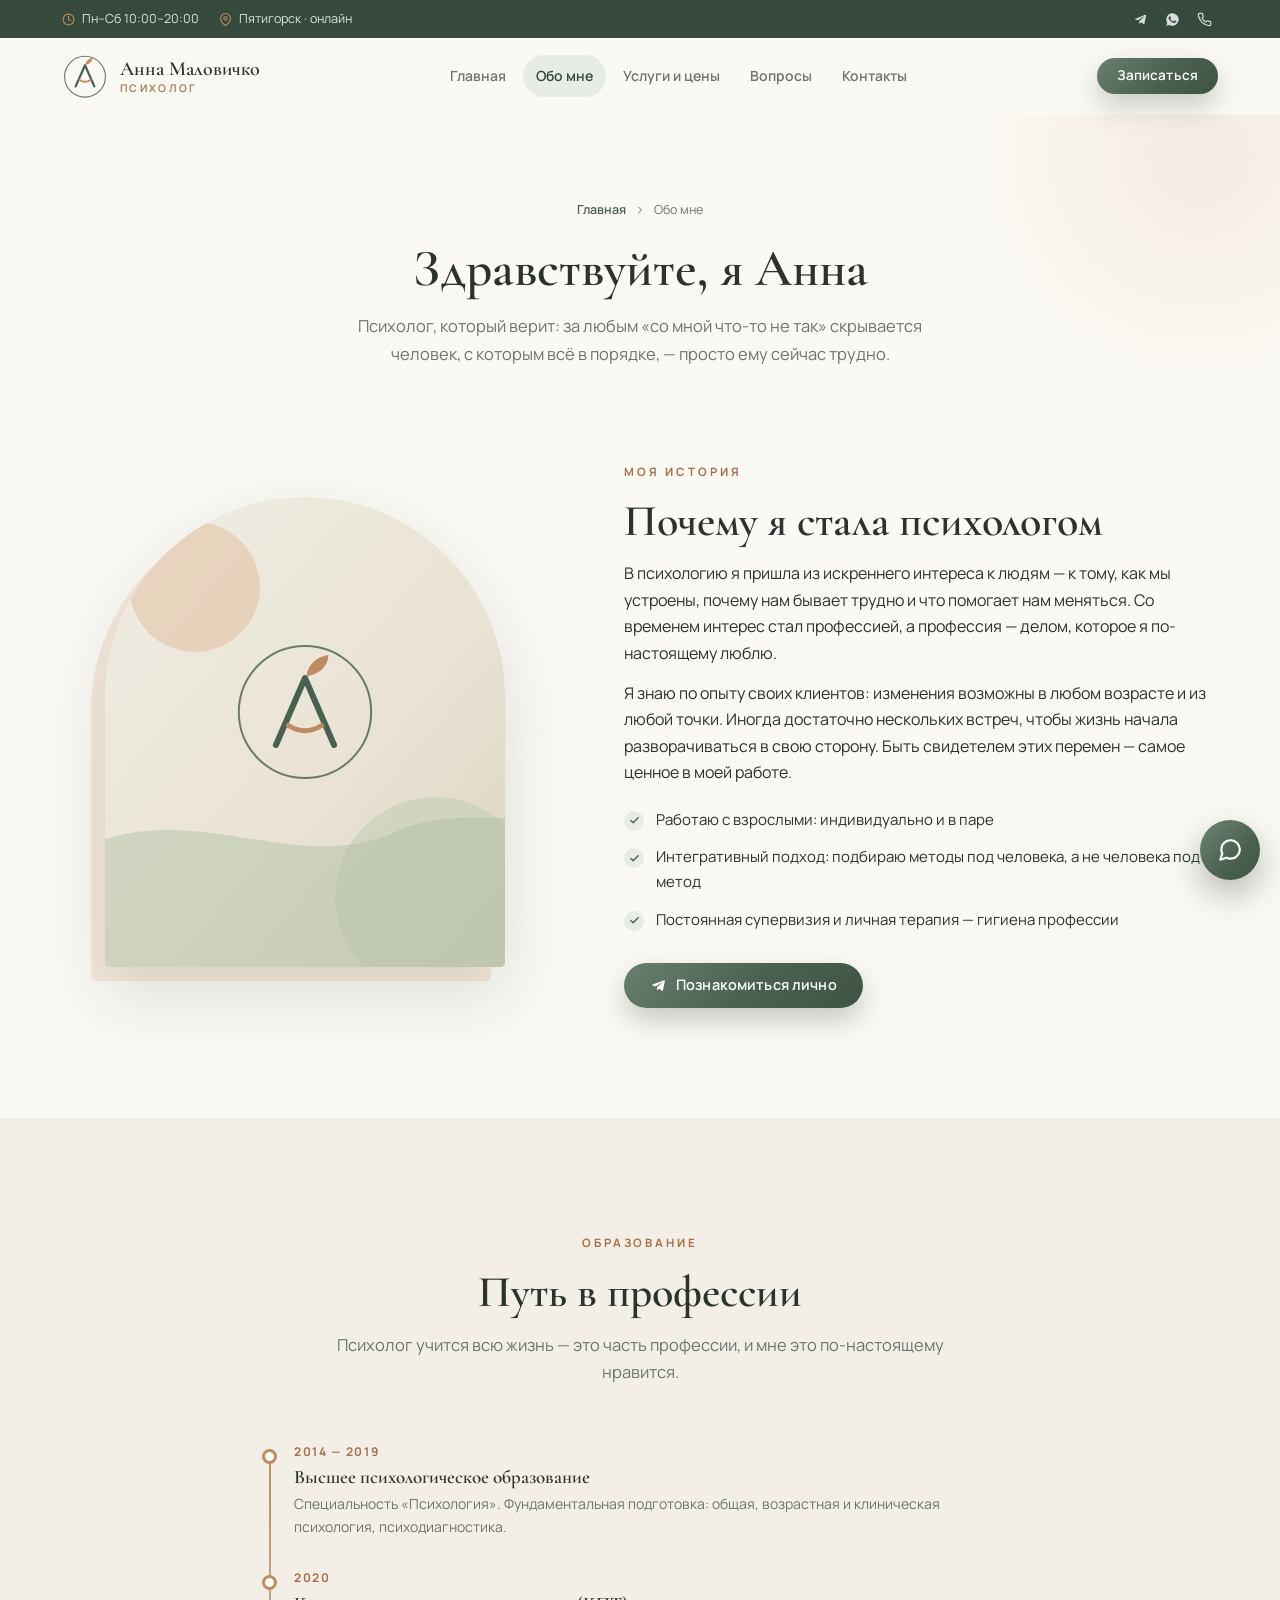
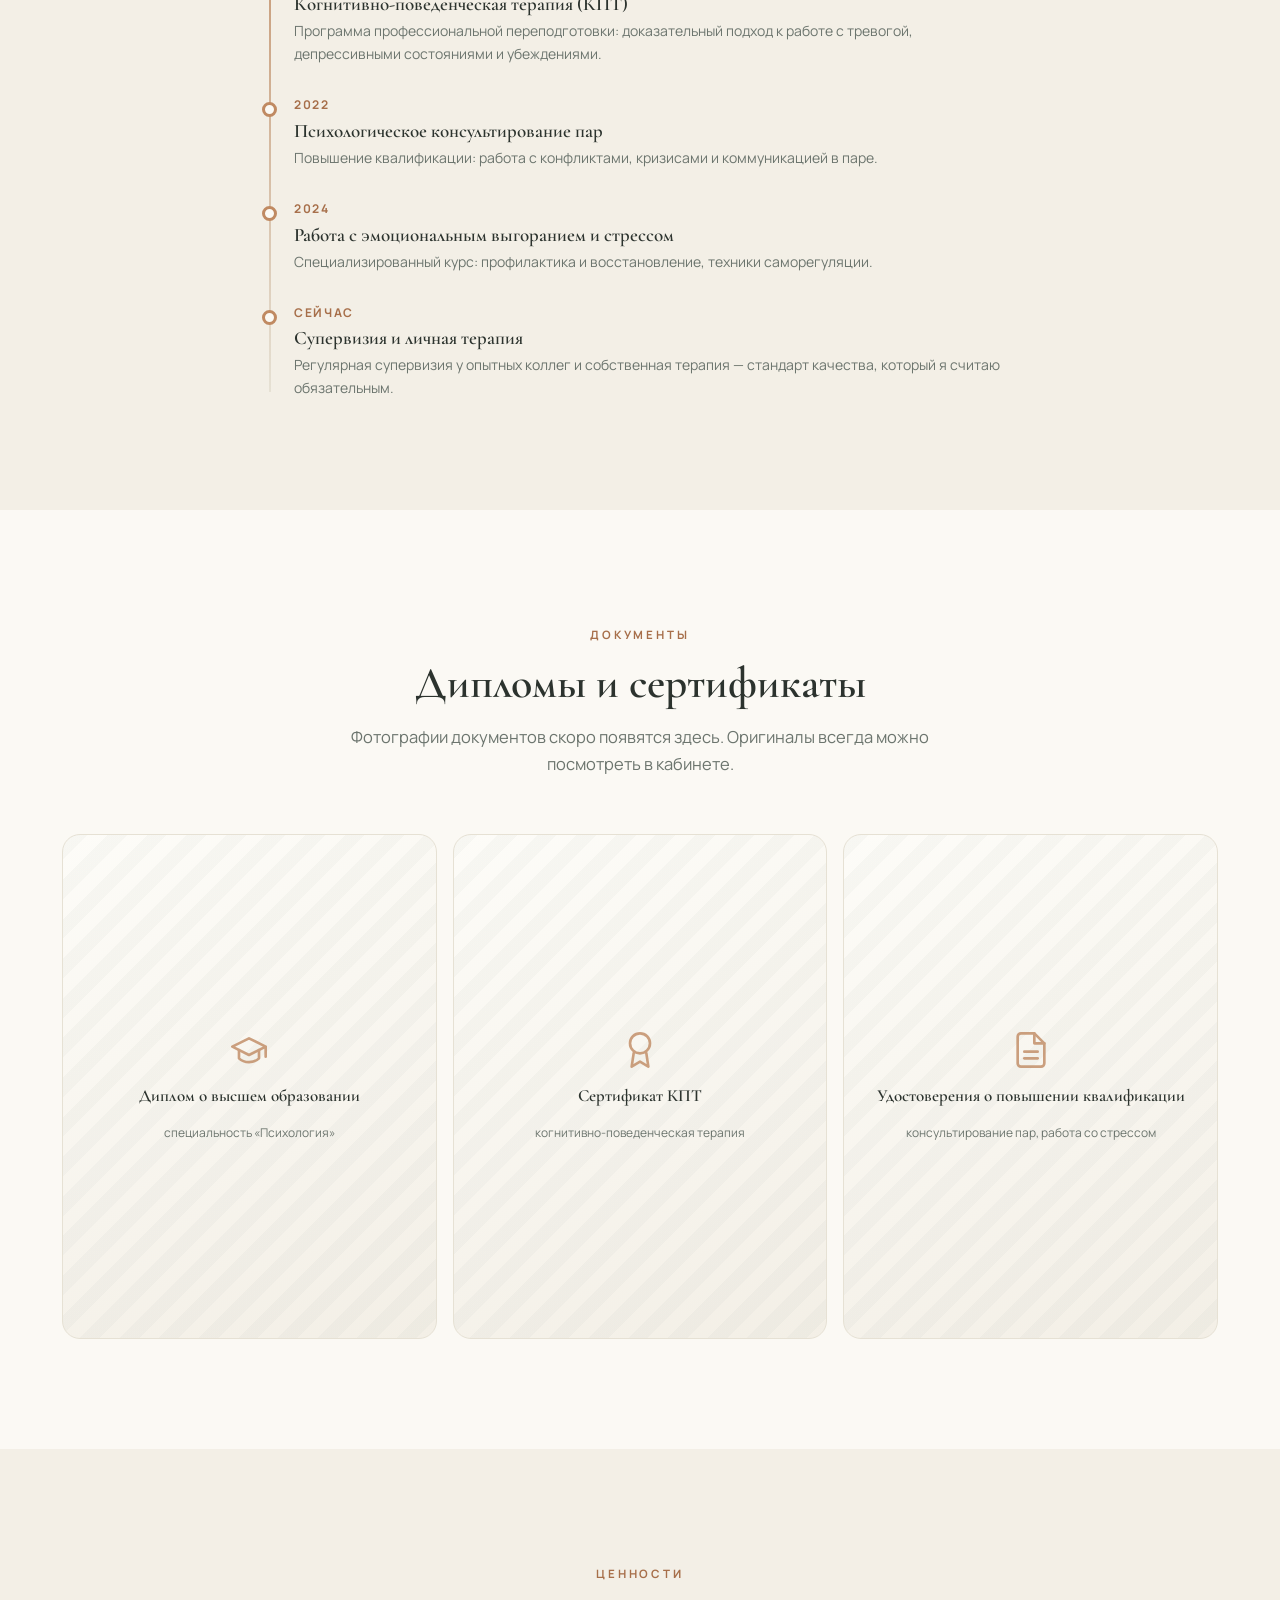
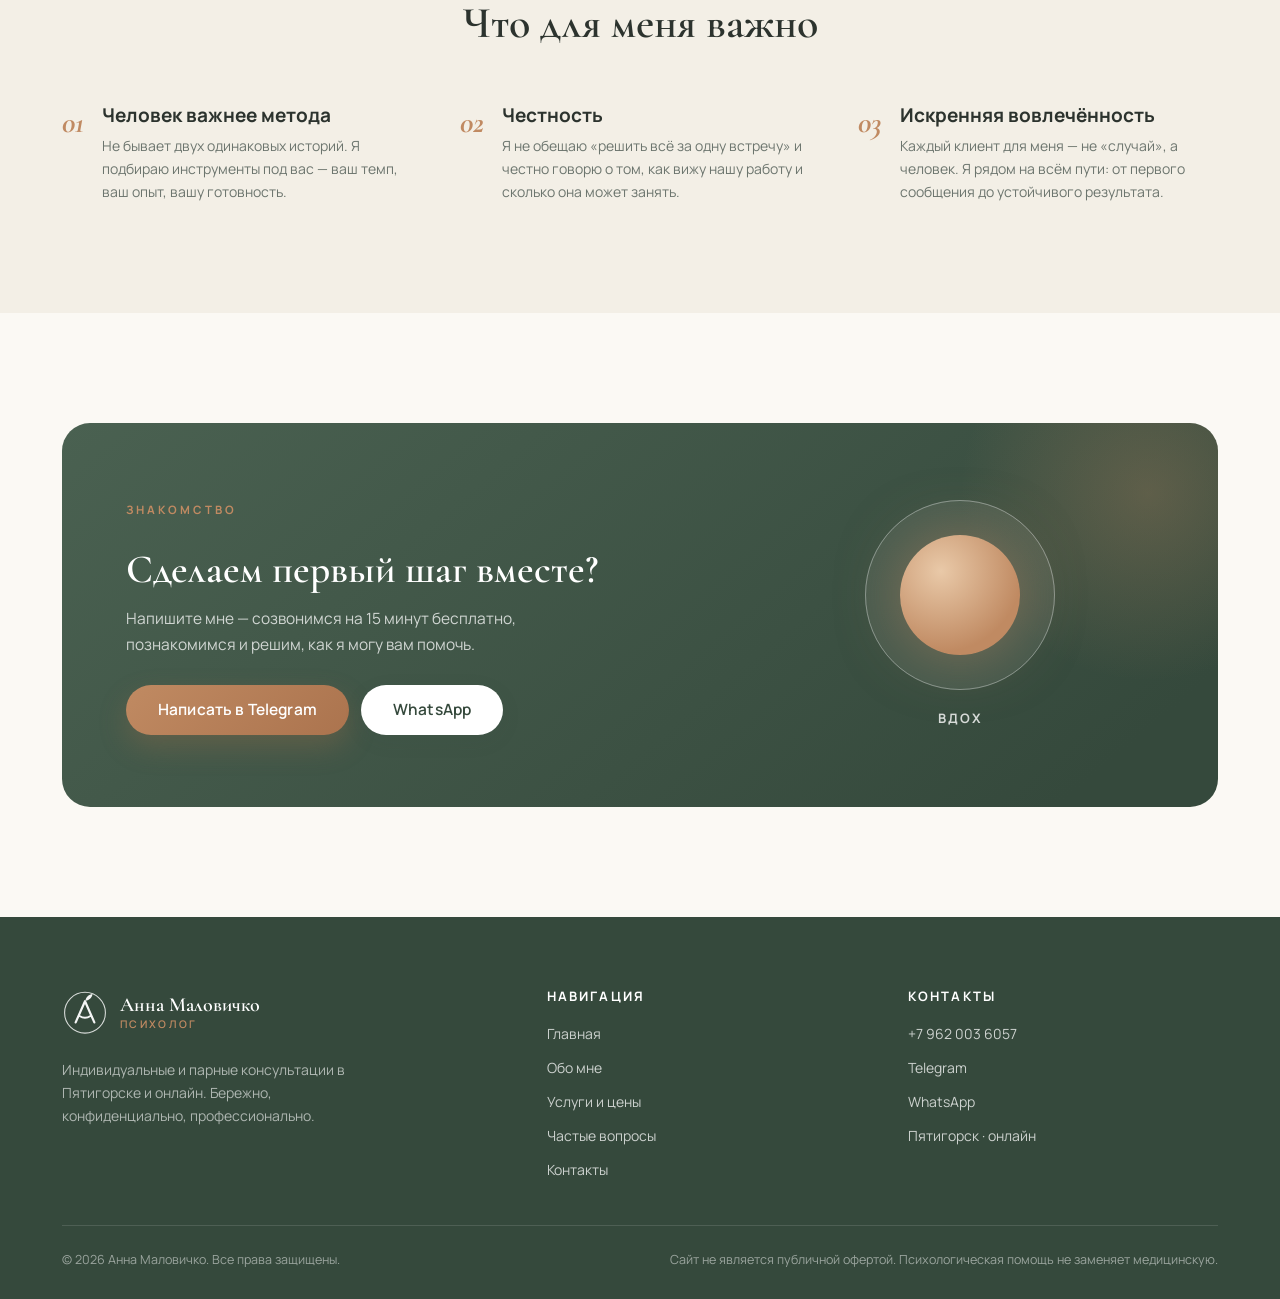
==== about.html @ d656ae67 "Сайт психолога Анны Маловичко: страницы, дизайн-система, подарочные сертификаты - Главная, «Обо мне»" ====
<!doctype html>
<html lang="ru">
<head>
  <meta charset="utf-8">
  <meta name="viewport" content="width=device-width, initial-scale=1, viewport-fit=cover">
  <meta name="theme-color" content="#35493C">
  <title>Обо мне — Анна Маловичко, психолог</title>
  <meta name="description" content="Психолог Анна Маловичко: образование, подход, ценности. Индивидуальные и парные консультации в Пятигорске и онлайн.">
  <link rel="icon" href="assets/img/logo-mark.svg" type="image/svg+xml">
  <link rel="preconnect" href="https://fonts.googleapis.com">
  <link rel="preconnect" href="https://fonts.gstatic.com" crossorigin>
  <link href="https://fonts.googleapis.com/css2?family=Cormorant+Garamond:ital,wght@0,400;0,500;0,600;0,700;1,500;1,600&family=Manrope:wght@400;500;600;700&display=swap" rel="stylesheet">
  <link rel="stylesheet" href="assets/css/styles.css">
</head>
<body>

<!-- Topbar -->
<div class="topbar">
  <div class="container topbar__row">
    <div class="topbar__info">
      <span class="topbar__item">
        <svg viewBox="0 0 24 24" fill="none" stroke="currentColor" stroke-width="2" stroke-linecap="round" stroke-linejoin="round"><circle cx="12" cy="12" r="10"/><polyline points="12 6 12 12 16 14"/></svg>
        <span data-cfg="hours">Пн–Сб 10:00–20:00</span>
      </span>
      <span class="topbar__item">
        <svg viewBox="0 0 24 24" fill="none" stroke="currentColor" stroke-width="2" stroke-linecap="round" stroke-linejoin="round"><path d="M21 10c0 7-9 13-9 13S3 17 3 10a9 9 0 0 1 18 0z"/><circle cx="12" cy="10" r="3"/></svg>
        <span data-cfg="addressShort">Пятигорск · онлайн</span>
      </span>
    </div>
    <div class="topbar__socials">
      <a data-href="telegram" aria-label="Telegram" target="_blank" rel="noopener">
        <svg viewBox="0 0 24 24" fill="currentColor"><path d="M9.78 18.65l.28-4.23 7.68-6.92c.34-.31-.07-.46-.52-.19L7.74 13.3 3.64 12c-.88-.25-.89-.86.2-1.3l15.97-6.16c.73-.33 1.43.18 1.15 1.3l-2.72 12.81c-.19.91-.74 1.13-1.5.71L12.6 16.3l-1.99 1.93c-.23.23-.42.42-.83.42z"/></svg>
      </a>
      <a data-href="whatsapp" aria-label="WhatsApp" target="_blank" rel="noopener">
        <svg viewBox="0 0 24 24" fill="currentColor"><path d="M12 2a10 10 0 0 0-8.6 15.1L2 22l5-1.3A10 10 0 1 0 12 2zm5.4 14.1c-.2.7-1.3 1.3-1.9 1.4-.5.1-1.1.1-1.8-.1-.4-.1-1-.3-1.7-.6-2.9-1.3-4.8-4.2-5-4.4-.1-.2-1.2-1.6-1.2-3s.7-2.1 1-2.4c.2-.3.5-.3.7-.3h.5c.2 0 .4 0 .6.5.2.6.8 2 .9 2.1.1.2.1.3 0 .5-.1.2-.1.3-.3.5l-.4.5c-.1.1-.3.3-.1.6.2.3.8 1.3 1.7 2.1 1.2 1.1 2.2 1.4 2.5 1.5.3.2.5.1.7-.1.2-.2.8-.9 1-1.2.2-.3.4-.3.7-.2.3.1 1.9.9 2.2 1.1.3.2.5.2.6.4.1.1.1.7-.1 1.4z"/></svg>
      </a>
      <a data-href="phone" aria-label="Позвонить">
        <svg viewBox="0 0 24 24" fill="none" stroke="currentColor" stroke-width="2" stroke-linecap="round" stroke-linejoin="round"><path d="M22 16.92v3a2 2 0 0 1-2.18 2 19.79 19.79 0 0 1-8.63-3.07 19.5 19.5 0 0 1-6-6 19.79 19.79 0 0 1-3.07-8.67A2 2 0 0 1 4.11 2h3a2 2 0 0 1 2 1.72c.13.96.36 1.9.7 2.81a2 2 0 0 1-.45 2.11L8.09 9.91a16 16 0 0 0 6 6l1.27-1.27a2 2 0 0 1 2.11-.45c.91.34 1.85.57 2.81.7A2 2 0 0 1 22 16.92z"/></svg>
      </a>
    </div>
  </div>
</div>

<!-- Header -->
<header class="header">
  <div class="container header__row">
    <a class="brand" href="index.html" aria-label="Анна Маловичко — главная">
      <img class="brand__logo" src="assets/img/logo-mark.svg" alt="Логотип — монограмма А" width="46" height="46">
      <span class="brand__text">
        <span class="brand__name" data-cfg="psychologist.name">Анна Маловичко</span>
        <span class="brand__title" data-cfg="psychologist.title">Психолог</span>
      </span>
    </a>
    <nav class="nav" aria-label="Основная навигация">
      <a class="nav__link" href="index.html">Главная</a>
      <a class="nav__link" href="about.html">Обо мне</a>
      <a class="nav__link" href="services.html">Услуги и цены</a>
      <a class="nav__link" href="index.html#faq">Вопросы</a>
      <a class="nav__link" href="contacts.html">Контакты</a>
    </nav>
    <div class="header__cta">
      <a class="btn btn--primary btn--sm" data-href="telegram" target="_blank" rel="noopener">Записаться</a>
      <button class="burger" aria-label="Открыть меню" aria-expanded="false">
        <svg viewBox="0 0 24 24" fill="none" stroke="currentColor" stroke-width="2" stroke-linecap="round" stroke-linejoin="round"><line x1="3" y1="6" x2="21" y2="6"/><line x1="3" y1="12" x2="21" y2="12"/><line x1="3" y1="18" x2="21" y2="18"/></svg>
      </button>
    </div>
  </div>
</header>

<!-- Mobile menu -->
<aside class="mobile-menu" aria-label="Мобильное меню">
  <button class="mobile-menu__close" aria-label="Закрыть меню">
    <svg viewBox="0 0 24 24" fill="none" stroke="currentColor" stroke-width="2" stroke-linecap="round" stroke-linejoin="round"><line x1="18" y1="6" x2="6" y2="18"/><line x1="6" y1="6" x2="18" y2="18"/></svg>
  </button>
  <a class="mobile-menu__link" href="index.html">Главная <svg viewBox="0 0 24 24" fill="none" stroke="currentColor" stroke-width="2" stroke-linecap="round" stroke-linejoin="round"><polyline points="9 18 15 12 9 6"/></svg></a>
  <a class="mobile-menu__link" href="about.html">Обо мне <svg viewBox="0 0 24 24" fill="none" stroke="currentColor" stroke-width="2" stroke-linecap="round" stroke-linejoin="round"><polyline points="9 18 15 12 9 6"/></svg></a>
  <a class="mobile-menu__link" href="services.html">Услуги и цены <svg viewBox="0 0 24 24" fill="none" stroke="currentColor" stroke-width="2" stroke-linecap="round" stroke-linejoin="round"><polyline points="9 18 15 12 9 6"/></svg></a>
  <a class="mobile-menu__link" href="index.html#faq">Вопросы <svg viewBox="0 0 24 24" fill="none" stroke="currentColor" stroke-width="2" stroke-linecap="round" stroke-linejoin="round"><polyline points="9 18 15 12 9 6"/></svg></a>
  <a class="mobile-menu__link" href="contacts.html">Контакты <svg viewBox="0 0 24 24" fill="none" stroke="currentColor" stroke-width="2" stroke-linecap="round" stroke-linejoin="round"><polyline points="9 18 15 12 9 6"/></svg></a>
  <div class="mobile-menu__actions">
    <a class="btn btn--primary" data-href="telegram" target="_blank" rel="noopener">Написать в Telegram</a>
    <a class="btn btn--ghost" data-href="whatsapp" target="_blank" rel="noopener">Написать в WhatsApp</a>
  </div>
</aside>

<!-- Page hero -->
<section class="page-hero">
  <div class="container">
    <nav class="breadcrumbs" aria-label="Хлебные крошки">
      <a href="index.html">Главная</a>
      <svg viewBox="0 0 24 24" fill="none" stroke="currentColor" stroke-width="2" stroke-linecap="round" stroke-linejoin="round"><polyline points="9 18 15 12 9 6"/></svg>
      <span>Обо мне</span>
    </nav>
    <h1 class="page-hero__title">Здравствуйте, я Анна</h1>
    <p class="page-hero__lead">Психолог, который верит: за любым «со мной что-то не так» скрывается человек, с которым всё в порядке, — просто ему сейчас трудно.</p>
  </div>
</section>

<!-- История -->
<section class="section" style="padding-top: 10px;">
  <div class="container">
    <div class="about-preview__grid">
      <div class="about-preview__photo reveal">
        <img src="assets/img/anna/about.jpg" onerror="this.onerror=null;this.src='assets/img/anna/about.svg'" alt="Психолог Анна Маловичко" loading="eager">
      </div>
      <div class="about-preview__content reveal reveal--delay-1">
        <span class="section__eyebrow">Моя история</span>
        <h2 class="section__title mt-0">Почему я стала психологом</h2>
        <p>В психологию я пришла из искреннего интереса к людям — к тому, как мы устроены, почему нам бывает трудно и что помогает нам меняться. Со временем интерес стал профессией, а профессия — делом, которое я по-настоящему люблю.</p>
        <p style="margin-top: 14px;">Я знаю по опыту своих клиентов: изменения возможны в любом возрасте и из любой точки. Иногда достаточно нескольких встреч, чтобы жизнь начала разворачиваться в свою сторону. Быть свидетелем этих перемен — самое ценное в моей работе.</p>
        <ul class="about-preview__list">
          <li>Работаю с взрослыми: индивидуально и в паре</li>
          <li>Интегративный подход: подбираю методы под человека, а не человека под метод</li>
          <li>Постоянная супервизия и личная терапия — гигиена профессии</li>
        </ul>
        <a class="btn btn--primary" data-href="telegram" target="_blank" rel="noopener">
          <svg class="btn__icon" viewBox="0 0 24 24" fill="currentColor"><path d="M9.78 18.65l.28-4.23 7.68-6.92c.34-.31-.07-.46-.52-.19L7.74 13.3 3.64 12c-.88-.25-.89-.86.2-1.3l15.97-6.16c.73-.33 1.43.18 1.15 1.3l-2.72 12.81c-.19.91-.74 1.13-1.5.71L12.6 16.3l-1.99 1.93c-.23.23-.42.42-.83.42z"/></svg>
          Познакомиться лично
        </a>
      </div>
    </div>
  </div>
</section>

<!-- Образование -->
<!-- ВНИМАНИЕ: данные ниже — ОБРАЗЕЦ для наполнения. Анна пришлёт реальные
     дипломы и курсы — заменить годы, вузы и названия программ на настоящие. -->
<section class="section section--soft">
  <div class="container">
    <div class="section__head reveal">
      <span class="section__eyebrow">Образование</span>
      <h2 class="section__title">Путь в профессии</h2>
      <p class="section__lead">Психолог учится всю жизнь — это часть профессии, и мне это по-настоящему нравится.</p>
    </div>
    <div class="edu-track reveal">
      <div class="edu-item">
        <div class="edu-item__year">2014 — 2019</div>
        <h3 class="edu-item__title">Высшее психологическое образование</h3>
        <p class="edu-item__text">Специальность «Психология». Фундаментальная подготовка: общая, возрастная и клиническая психология, психодиагностика.</p>
      </div>
      <div class="edu-item">
        <div class="edu-item__year">2020</div>
        <h3 class="edu-item__title">Когнитивно-поведенческая терапия (КПТ)</h3>
        <p class="edu-item__text">Программа профессиональной переподготовки: доказательный подход к работе с тревогой, депрессивными состояниями и убеждениями.</p>
      </div>
      <div class="edu-item">
        <div class="edu-item__year">2022</div>
        <h3 class="edu-item__title">Психологическое консультирование пар</h3>
        <p class="edu-item__text">Повышение квалификации: работа с конфликтами, кризисами и коммуникацией в паре.</p>
      </div>
      <div class="edu-item">
        <div class="edu-item__year">2024</div>
        <h3 class="edu-item__title">Работа с эмоциональным выгоранием и стрессом</h3>
        <p class="edu-item__text">Специализированный курс: профилактика и восстановление, техники саморегуляции.</p>
      </div>
      <div class="edu-item">
        <div class="edu-item__year">Сейчас</div>
        <h3 class="edu-item__title">Супервизия и личная терапия</h3>
        <p class="edu-item__text">Регулярная супервизия у опытных коллег и собственная терапия — стандарт качества, который я считаю обязательным.</p>
      </div>
    </div>
  </div>
</section>

<!-- Дипломы -->
<section class="section">
  <div class="container">
    <div class="section__head reveal">
      <span class="section__eyebrow">Документы</span>
      <h2 class="section__title">Дипломы и сертификаты</h2>
      <p class="section__lead">Фотографии документов скоро появятся здесь. Оригиналы всегда можно посмотреть в кабинете.</p>
    </div>
    <!-- Плейсхолдеры: когда Анна пришлёт сканы, положите их в assets/img/diplomas/
         и замените карточки на <div class="diploma-card"><img src="..." alt="..."></div> -->
    <div class="diploma-grid reveal">
      <div class="diploma-card">
        <svg viewBox="0 0 24 24" fill="none" stroke="currentColor" stroke-width="1.6" stroke-linecap="round" stroke-linejoin="round"><path d="M22 10v6M2 10l10-5 10 5-10 5z"/><path d="M6 12v5c3 3 9 3 12 0v-5"/></svg>
        <strong>Диплом о высшем образовании</strong>
        <span>специальность «Психология»</span>
      </div>
      <div class="diploma-card">
        <svg viewBox="0 0 24 24" fill="none" stroke="currentColor" stroke-width="1.6" stroke-linecap="round" stroke-linejoin="round"><circle cx="12" cy="8" r="6"/><path d="M8.21 13.89 7 22l5-3 5 3-1.21-8.11"/></svg>
        <strong>Сертификат КПТ</strong>
        <span>когнитивно-поведенческая терапия</span>
      </div>
      <div class="diploma-card">
        <svg viewBox="0 0 24 24" fill="none" stroke="currentColor" stroke-width="1.6" stroke-linecap="round" stroke-linejoin="round"><path d="M14 2H6a2 2 0 0 0-2 2v16a2 2 0 0 0 2 2h12a2 2 0 0 0 2-2V8z"/><polyline points="14 2 14 8 20 8"/><line x1="16" y1="13" x2="8" y2="13"/><line x1="16" y1="17" x2="8" y2="17"/></svg>
        <strong>Удостоверения о повышении квалификации</strong>
        <span>консультирование пар, работа со стрессом</span>
      </div>
    </div>
  </div>
</section>

<!-- Ценности -->
<section class="section section--soft">
  <div class="container">
    <div class="section__head reveal">
      <span class="section__eyebrow">Ценности</span>
      <h2 class="section__title">Что для меня важно</h2>
    </div>
    <div class="why">
      <div class="why-item reveal">
        <div class="why-item__num">01</div>
        <div>
          <h3 class="why-item__title">Человек важнее метода</h3>
          <p class="why-item__text">Не бывает двух одинаковых историй. Я подбираю инструменты под вас — ваш темп, ваш опыт, вашу готовность.</p>
        </div>
      </div>
      <div class="why-item reveal reveal--delay-1">
        <div class="why-item__num">02</div>
        <div>
          <h3 class="why-item__title">Честность</h3>
          <p class="why-item__text">Я не обещаю «решить всё за одну встречу» и честно говорю о том, как вижу нашу работу и сколько она может занять.</p>
        </div>
      </div>
      <div class="why-item reveal reveal--delay-2">
        <div class="why-item__num">03</div>
        <div>
          <h3 class="why-item__title">Искренняя вовлечённость</h3>
          <p class="why-item__text">Каждый клиент для меня — не «случай», а человек. Я рядом на всём пути: от первого сообщения до устойчивого результата.</p>
        </div>
      </div>
    </div>
  </div>
</section>

<!-- CTA -->
<section class="section">
  <div class="container">
    <div class="cta-banner reveal">
      <div>
        <span class="section__eyebrow section__eyebrow--light">Знакомство</span>
        <h2>Сделаем первый шаг вместе?</h2>
        <p>Напишите мне — созвонимся на 15 минут бесплатно, познакомимся и решим, как я могу вам помочь.</p>
        <div class="cta-banner__actions">
          <a class="btn btn--accent btn--lg" data-href="telegram" target="_blank" rel="noopener">Написать в Telegram</a>
          <a class="btn btn--light btn--lg" data-href="whatsapp" target="_blank" rel="noopener">WhatsApp</a>
        </div>
      </div>
      <div class="breath" aria-hidden="true">
        <div class="breath__circle"><div class="breath__core"></div></div>
        <div class="breath__label">вдох</div>
      </div>
    </div>
  </div>
</section>

<!-- Footer -->
<footer class="footer">
  <div class="container">
    <div class="footer__grid">
      <div class="footer__brand">
        <a class="brand" href="index.html">
          <img class="brand__logo" src="assets/img/logo-mark.svg" alt="Логотип — монограмма А" width="46" height="46">
          <span class="brand__text">
            <span class="brand__name" data-cfg="psychologist.name">Анна Маловичко</span>
            <span class="brand__title" data-cfg="psychologist.title">Психолог</span>
          </span>
        </a>
        <p>Индивидуальные и парные консультации в Пятигорске и онлайн. Бережно, конфиденциально, профессионально.</p>
      </div>
      <div class="footer__col">
        <h4>Навигация</h4>
        <ul class="footer__list">
          <li><a href="index.html">Главная</a></li>
          <li><a href="about.html">Обо мне</a></li>
          <li><a href="services.html">Услуги и цены</a></li>
          <li><a href="index.html#faq">Частые вопросы</a></li>
          <li><a href="contacts.html">Контакты</a></li>
        </ul>
      </div>
      <div class="footer__col">
        <h4>Контакты</h4>
        <ul class="footer__list">
          <li><a data-href="phone"><span data-cfg="phone">+7 962 003 6057</span></a></li>
          <li><a data-href="telegram" target="_blank" rel="noopener">Telegram</a></li>
          <li><a data-href="whatsapp" target="_blank" rel="noopener">WhatsApp</a></li>
          <li><span data-cfg="addressShort">Пятигорск · онлайн</span></li>
        </ul>
      </div>
    </div>
    <div class="footer__bottom">
      <div>© <span data-year>2026</span> Анна Маловичко. Все права защищены.</div>
      <div>Сайт не является публичной офертой. Психологическая помощь не заменяет медицинскую.</div>
    </div>
  </div>
</footer>

<!-- FAB -->
<div class="fab" data-fab>
  <div class="fab__menu">
    <a class="fab__item" data-href="telegram" target="_blank" rel="noopener">
      <svg viewBox="0 0 24 24" fill="currentColor"><path d="M9.78 18.65l.28-4.23 7.68-6.92c.34-.31-.07-.46-.52-.19L7.74 13.3 3.64 12c-.88-.25-.89-.86.2-1.3l15.97-6.16c.73-.33 1.43.18 1.15 1.3l-2.72 12.81c-.19.91-.74 1.13-1.5.71L12.6 16.3l-1.99 1.93c-.23.23-.42.42-.83.42z"/></svg>
      Telegram
    </a>
    <a class="fab__item" data-href="whatsapp" target="_blank" rel="noopener">
      <svg viewBox="0 0 24 24" fill="currentColor"><path d="M12 2a10 10 0 0 0-8.6 15.1L2 22l5-1.3A10 10 0 1 0 12 2zm5.4 14.1c-.2.7-1.3 1.3-1.9 1.4-.5.1-1.1.1-1.8-.1-.4-.1-1-.3-1.7-.6-2.9-1.3-4.8-4.2-5-4.4-.1-.2-1.2-1.6-1.2-3s.7-2.1 1-2.4c.2-.3.5-.3.7-.3h.5c.2 0 .4 0 .6.5.2.6.8 2 .9 2.1.1.2.1.3 0 .5-.1.2-.1.3-.3.5l-.4.5c-.1.1-.3.3-.1.6.2.3.8 1.3 1.7 2.1 1.2 1.1 2.2 1.4 2.5 1.5.3.2.5.1.7-.1.2-.2.8-.9 1-1.2.2-.3.4-.3.7-.2.3.1 1.9.9 2.2 1.1.3.2.5.2.6.4.1.1.1.7-.1 1.4z"/></svg>
      WhatsApp
    </a>
    <a class="fab__item" data-href="phone">
      <svg viewBox="0 0 24 24" fill="none" stroke="currentColor" stroke-width="2" stroke-linecap="round" stroke-linejoin="round"><path d="M22 16.92v3a2 2 0 0 1-2.18 2 19.79 19.79 0 0 1-8.63-3.07 19.5 19.5 0 0 1-6-6 19.79 19.79 0 0 1-3.07-8.67A2 2 0 0 1 4.11 2h3a2 2 0 0 1 2 1.72c.13.96.36 1.9.7 2.81a2 2 0 0 1-.45 2.11L8.09 9.91a16 16 0 0 0 6 6l1.27-1.27a2 2 0 0 1 2.11-.45c.91.34 1.85.57 2.81.7A2 2 0 0 1 22 16.92z"/></svg>
      Позвонить
    </a>
  </div>
  <button class="fab__toggle" aria-label="Связаться со мной" aria-expanded="false">
    <svg class="fab__icon fab__icon--chat" viewBox="0 0 24 24" fill="none" stroke="currentColor" stroke-width="2" stroke-linecap="round" stroke-linejoin="round"><path d="M21 11.5a8.38 8.38 0 0 1-.9 3.8 8.5 8.5 0 0 1-7.6 4.7 8.38 8.38 0 0 1-3.8-.9L3 21l1.9-5.7a8.38 8.38 0 0 1-.9-3.8 8.5 8.5 0 0 1 4.7-7.6 8.38 8.38 0 0 1 3.8-.9h.5a8.48 8.48 0 0 1 8 8v.5z"/></svg>
    <svg class="fab__icon fab__icon--close" viewBox="0 0 24 24" fill="none" stroke="currentColor" stroke-width="2" stroke-linecap="round" stroke-linejoin="round"><line x1="18" y1="6" x2="6" y2="18"/><line x1="6" y1="6" x2="18" y2="18"/></svg>
  </button>
</div>

<!-- Sticky CTA (mobile) -->
<div class="sticky-cta">
  <a class="btn btn--ghost" data-href="whatsapp" target="_blank" rel="noopener">WhatsApp</a>
  <a class="btn btn--primary" data-href="telegram" target="_blank" rel="noopener">Записаться</a>
</div>

<script src="assets/js/config.js"></script>
<script src="assets/js/main.js"></script>
</body>
</html>
---- assets/css/styles.css ----
/* ============================================================
   ANNA MALOVICHKO — PSYCHOLOGIST · дизайн-система сайта
   Светлая тёплая палитра: шалфейная зелень + карамель/терракота
   на кремовом фоне. Ощущение: спокойствие, воздух, забота.
   Палитра меняется один раз — в :root.
   ============================================================ */

:root {
  /* --- Цвета --- */
  --c-bg:            #FBF9F4;   /* тёплая слоновая кость */
  --c-bg-soft:       #F3EFE6;   /* чуть темнее — секции-подложки */
  --c-surface:       #FFFFFF;
  --c-primary:       #4A6151;   /* глубокий шалфей — кнопки, акценты */
  --c-primary-dark:  #35493C;
  --c-primary-soft:  #7A9081;
  --c-primary-pale:  #E7EDE4;   /* бледная зелень — фоны чипов */
  --c-accent:        #C08A62;   /* тёплая карамель/терракота */
  --c-accent-dark:   #A76F4A;
  --c-accent-pale:   #F5E8DC;
  --c-ink:           #2C332E;   /* почти чёрный с зеленью */
  --c-muted:         #6C756E;
  --c-line:          #E6E1D4;   /* границы карточек */

  /* --- Типографика --- */
  --font-display: 'Cormorant Garamond', Georgia, 'Times New Roman', serif;
  --font-body: 'Manrope', -apple-system, BlinkMacSystemFont, 'Segoe UI', Roboto, Arial, sans-serif;

  /* --- Геометрия --- */
  --radius:      18px;
  --radius-lg:   28px;
  --radius-arch: 999px 999px 24px 24px; /* фирменная «арка» для фото */
  --container:   1200px;

  --shadow-sm: 0 6px 22px rgba(60, 76, 65, .07);
  --shadow-md: 0 14px 40px rgba(60, 76, 65, .10);
  --shadow-lg: 0 28px 70px rgba(60, 76, 65, .16);

  --ease-out: cubic-bezier(.16, 1, .3, 1);
}

/* ============ Reset / base ============ */
*, *::before, *::after { box-sizing: border-box; margin: 0; padding: 0; }
html { scroll-behavior: smooth; -webkit-text-size-adjust: 100%; }
body {
  font-family: var(--font-body);
  font-size: 16px;
  line-height: 1.65;
  color: var(--c-ink);
  background: var(--c-bg);
  -webkit-font-smoothing: antialiased;
  overflow-x: hidden;
}
img { display: block; max-width: 100%; height: auto; }
a { color: inherit; text-decoration: none; touch-action: manipulation; }
button { font-family: inherit; cursor: pointer; border: 0; background: none; color: inherit; touch-action: manipulation; }
ul, ol { list-style: none; }
h1, h2, h3, h4 { font-family: var(--font-display); font-weight: 600; line-height: 1.15; color: var(--c-ink); }
.no-scroll { overflow: hidden; }
::selection { background: var(--c-primary-pale); color: var(--c-primary-dark); }

.container { max-width: var(--container); margin: 0 auto; padding: 0 22px; }
.text-center { text-align: center; }
.mt-0 { margin-top: 0 !important; }

/* ============ Topbar ============ */
.topbar { background: var(--c-primary-dark); color: rgba(255,255,255,.85); font-size: 12.5px; }
.topbar__row { display: flex; align-items: center; justify-content: space-between; gap: 14px; min-height: 38px; }
.topbar__info { display: flex; align-items: center; gap: 20px; flex-wrap: wrap; }
.topbar__item { display: inline-flex; align-items: center; gap: 7px; }
.topbar__item svg { width: 13px; height: 13px; color: var(--c-accent); flex-shrink: 0; }
.topbar__socials { display: flex; align-items: center; gap: 4px; }
.topbar__socials a {
  display: inline-flex; align-items: center; justify-content: center;
  width: 28px; height: 28px; border-radius: 50%;
  color: rgba(255,255,255,.8); transition: color .2s, background .2s;
}
.topbar__socials a:hover { color: #fff; background: rgba(255,255,255,.12); }
.topbar__socials svg { width: 15px; height: 15px; }
@media (max-width: 640px) { .topbar__info .topbar__item:nth-child(2) { display: none; } }

/* ============ Header ============ */
.header {
  position: sticky; top: 0; z-index: 90;
  background: rgba(251, 249, 244, .92);
  backdrop-filter: blur(14px);
  -webkit-backdrop-filter: blur(14px);
  border-bottom: 1px solid transparent;
  transition: border-color .3s, box-shadow .3s;
}
.header.is-scrolled { border-color: var(--c-line); box-shadow: 0 8px 30px rgba(60,76,65,.06); }
.header__row { display: flex; align-items: center; justify-content: space-between; gap: 18px; min-height: 76px; }

.brand { display: inline-flex; align-items: center; gap: 12px; min-width: 0; }
.brand__logo { width: 46px; height: 46px; flex-shrink: 0; }
.brand__text { display: flex; flex-direction: column; line-height: 1.2; min-width: 0; }
.brand__name { font-family: var(--font-display); font-size: 20px; font-weight: 600; color: var(--c-ink); white-space: nowrap; }
.brand__title { font-size: 10.5px; font-weight: 600; letter-spacing: .22em; text-transform: uppercase; color: var(--c-accent-dark); margin-top: 1px; }

.nav { display: flex; align-items: center; gap: 4px; }
.nav__link {
  position: relative; font-size: 14px; font-weight: 600; color: var(--c-muted);
  padding: 9px 13px; border-radius: 100px; transition: color .2s, background .2s;
}
.nav__link:hover { color: var(--c-primary-dark); background: var(--c-primary-pale); }
.nav__link.is-active { color: var(--c-primary-dark); background: var(--c-primary-pale); }

.header__cta { display: flex; align-items: center; gap: 10px; }
.burger {
  display: none; width: 44px; height: 44px; border-radius: 12px;
  align-items: center; justify-content: center; color: var(--c-primary-dark);
}
.burger svg { width: 24px; height: 24px; }

@media (max-width: 1020px) {
  .nav { display: none; }
  .burger { display: inline-flex; }
  .header__cta .btn { display: none; }
}
@media (max-width: 480px) { .brand__name { font-size: 17px; } }

/* ============ Mobile menu ============ */
.mobile-menu {
  position: fixed; inset: 0; top: 0; z-index: 120;
  background: var(--c-bg);
  padding: 90px 26px 30px;
  display: flex; flex-direction: column; gap: 4px;
  transform: translateX(105%); transition: transform .45s var(--ease-out);
  overflow-y: auto;
}
.mobile-menu.is-open { transform: none; }
.mobile-menu__close {
  position: absolute; top: 20px; right: 20px;
  width: 44px; height: 44px; border-radius: 50%;
  display: inline-flex; align-items: center; justify-content: center;
  background: var(--c-primary-pale); color: var(--c-primary-dark);
}
.mobile-menu__close svg { width: 20px; height: 20px; }
.mobile-menu__link {
  display: flex; align-items: center; justify-content: space-between;
  font-family: var(--font-display); font-size: 26px; font-weight: 600;
  padding: 13px 6px; border-bottom: 1px solid var(--c-line);
  color: var(--c-ink);
}
.mobile-menu__link svg { width: 20px; height: 20px; color: var(--c-accent); }
.mobile-menu__actions { display: flex; flex-direction: column; gap: 10px; margin-top: 26px; }

/* ============ Кнопки ============ */
.btn {
  display: inline-flex; align-items: center; justify-content: center; gap: 9px;
  font: 600 14.5px/1 var(--font-body); letter-spacing: .01em;
  padding: 14px 26px; border-radius: 100px; white-space: nowrap;
  transition: transform .22s var(--ease-out), box-shadow .22s var(--ease-out), filter .22s, background .22s, color .22s, border-color .22s;
}
.btn:hover { transform: translateY(-2px); }
.btn:active { transform: translateY(0); }
.btn__icon { width: 17px; height: 17px; flex-shrink: 0; }
.btn--primary {
  color: #fff;
  background: linear-gradient(135deg, var(--c-primary-soft) -30%, var(--c-primary) 55%, var(--c-primary-dark) 130%);
  box-shadow: 0 12px 28px rgba(74, 97, 81, .30);
}
.btn--primary:hover { filter: brightness(1.06); box-shadow: 0 16px 36px rgba(74, 97, 81, .38); }
.btn--accent {
  color: #fff;
  background: linear-gradient(135deg, var(--c-accent) 0%, var(--c-accent-dark) 120%);
  box-shadow: 0 12px 28px rgba(167, 111, 74, .30);
}
.btn--ghost { color: var(--c-primary-dark); border: 1.5px solid var(--c-primary); background: transparent; }
.btn--ghost:hover { background: var(--c-primary-pale); }
.btn--light { color: var(--c-primary-dark); background: #fff; box-shadow: var(--shadow-sm); }
.btn--lg { padding: 17px 32px; font-size: 15.5px; }
.btn--sm { padding: 11px 20px; font-size: 13.5px; }

/* ============ Секции ============ */
.section { padding: clamp(64px, 9vw, 110px) 0; }
.section--soft { background: var(--c-bg-soft); }
.section__head { max-width: 640px; margin: 0 auto clamp(36px, 5vw, 56px); text-align: center; }
.section__eyebrow {
  display: inline-block; font-size: 11.5px; font-weight: 700; letter-spacing: .26em;
  text-transform: uppercase; color: var(--c-accent-dark); margin-bottom: 14px;
}
.section__eyebrow--light { color: var(--c-accent); }
.section__title { font-size: clamp(30px, 4.4vw, 44px); margin-bottom: 14px; }
.section__title em { font-style: italic; color: var(--c-primary); }
.section__lead { font-size: 16.5px; color: var(--c-muted); }

/* ============ HERO ============ */
.hero { position: relative; overflow: hidden; padding: clamp(40px, 6vw, 84px) 0 clamp(56px, 7vw, 96px); }
/* мягкие органические пятна на фоне */
.hero::before {
  content: ''; position: absolute; z-index: 0;
  width: 640px; height: 640px; right: -180px; top: -160px; border-radius: 50%;
  background: radial-gradient(circle, rgba(192, 138, 98, .13) 0%, rgba(192, 138, 98, 0) 68%);
}
.hero::after {
  content: ''; position: absolute; z-index: 0;
  width: 560px; height: 560px; left: -220px; bottom: -240px; border-radius: 50%;
  background: radial-gradient(circle, rgba(122, 144, 129, .16) 0%, rgba(122, 144, 129, 0) 70%);
}
.hero__grid {
  position: relative; z-index: 1;
  display: grid; grid-template-columns: minmax(0, 1.05fr) minmax(0, .95fr);
  gap: clamp(36px, 6vw, 80px); align-items: center;
}
.hero__eyebrow {
  display: inline-flex; align-items: center; gap: 10px;
  font-size: 12px; font-weight: 700; letter-spacing: .24em; text-transform: uppercase;
  color: var(--c-primary); margin-bottom: 22px;
}
.hero__eyebrow::before { content: ''; width: 34px; height: 1.5px; background: var(--c-accent); }
.hero__title { font-size: clamp(38px, 5.6vw, 62px); font-weight: 600; letter-spacing: -.01em; margin-bottom: 22px; }
.hero__title em { font-style: italic; color: var(--c-primary); }
.hero__lead { font-size: clamp(16px, 1.5vw, 18px); color: var(--c-muted); max-width: 520px; margin-bottom: 32px; }
.hero__actions { display: flex; gap: 12px; flex-wrap: wrap; margin-bottom: 40px; }
.hero__props { display: flex; gap: clamp(20px, 3.5vw, 44px); flex-wrap: wrap; }
.hero__prop { display: flex; flex-direction: column; gap: 2px; }
.hero__prop strong { font-family: var(--font-display); font-size: 26px; font-weight: 700; color: var(--c-primary-dark); line-height: 1.1; }
.hero__prop span { font-size: 12.5px; color: var(--c-muted); max-width: 150px; }

.hero__photo { position: relative; justify-self: center; width: min(100%, 430px); }
.hero__photo img {
  width: 100%; aspect-ratio: 4 / 5.05; object-fit: cover;
  border-radius: var(--radius-arch);
  box-shadow: var(--shadow-lg);
}
/* декоративная рамка-арка позади фото */
.hero__photo::before {
  content: ''; position: absolute; inset: -16px -16px 18px auto; width: 100%;
  transform: translateX(16px);
  border: 1.5px solid var(--c-accent); border-radius: var(--radius-arch);
  opacity: .55; pointer-events: none;
}
.hero__badge {
  position: absolute; left: -18px; bottom: 34px;
  display: flex; align-items: center; gap: 12px;
  background: rgba(255,255,255,.94); backdrop-filter: blur(8px);
  border: 1px solid var(--c-line); border-radius: 16px;
  box-shadow: var(--shadow-md); padding: 13px 18px 13px 13px; max-width: 260px;
}
.hero__badge-icon {
  display: inline-flex; align-items: center; justify-content: center; flex-shrink: 0;
  width: 42px; height: 42px; border-radius: 12px;
  background: var(--c-primary-pale); color: var(--c-primary);
}
.hero__badge-icon svg { width: 22px; height: 22px; }
.hero__badge-text strong { display: block; font-size: 13px; line-height: 1.35; color: var(--c-ink); }
.hero__badge-text span { font-size: 11.5px; color: var(--c-muted); }

@media (max-width: 900px) {
  .hero__grid { grid-template-columns: 1fr; }
  .hero__photo { order: -1; width: min(100%, 340px); }
  .hero__photo::before { inset: -12px -12px 14px auto; transform: translateX(12px); }
  .hero__badge { left: -8px; bottom: 22px; }
}

/* ============ Trust strip ============ */
.trust { background: var(--c-primary-dark); color: #fff; padding: clamp(36px, 5vw, 54px) 0; }
.trust__grid { display: grid; grid-template-columns: repeat(4, 1fr); gap: 26px; text-align: center; }
.trust__num { font-family: var(--font-display); font-size: clamp(30px, 3.6vw, 42px); font-weight: 700; color: #fff; line-height: 1.1; }
.trust__num small { font-size: .55em; font-weight: 600; color: var(--c-accent); margin-left: 2px; }
.trust__label { font-size: 13px; color: rgba(255,255,255,.66); margin-top: 6px; }
@media (max-width: 760px) { .trust__grid { grid-template-columns: repeat(2, 1fr); gap: 22px 14px; } }

/* ============ Запросы (с чем работаю) ============ */
.topics { display: grid; grid-template-columns: repeat(3, 1fr); gap: 18px; }
.topic-card {
  position: relative; background: var(--c-surface);
  border: 1px solid var(--c-line); border-radius: var(--radius-lg);
  padding: 28px 26px 26px; overflow: hidden;
  transition: transform .3s var(--ease-out), box-shadow .3s var(--ease-out), border-color .3s;
}
.topic-card:hover { transform: translateY(-5px); box-shadow: var(--shadow-md); border-color: var(--c-primary-pale); }
.topic-card__icon {
  display: inline-flex; align-items: center; justify-content: center;
  width: 52px; height: 52px; border-radius: 16px;
  background: var(--c-primary-pale); color: var(--c-primary);
  margin-bottom: 18px; transition: background .3s, color .3s;
}
.topic-card:hover .topic-card__icon { background: var(--c-primary); color: #fff; }
.topic-card__icon svg { width: 26px; height: 26px; }
.topic-card__title { font-size: 21px; margin-bottom: 8px; }
.topic-card__text { font-size: 14px; color: var(--c-muted); }
@media (max-width: 900px) { .topics { grid-template-columns: repeat(2, 1fr); } }
@media (max-width: 560px) { .topics { grid-template-columns: 1fr; } }

/* ============ About preview ============ */
.about-preview__grid {
  display: grid; grid-template-columns: minmax(0, .9fr) minmax(0, 1.1fr);
  gap: clamp(36px, 6vw, 76px); align-items: center;
}
.about-preview__photo { position: relative; width: min(100%, 400px); justify-self: center; }
.about-preview__photo img {
  width: 100%; aspect-ratio: 4 / 4.7; object-fit: cover;
  border-radius: var(--radius-arch); box-shadow: var(--shadow-lg);
}
.about-preview__photo::after {
  content: ''; position: absolute; left: -14px; bottom: -14px; z-index: -1;
  width: 100%; height: 100%;
  background: var(--c-accent-pale); border-radius: var(--radius-arch);
}
.about-preview__list { margin: 22px 0 30px; display: flex; flex-direction: column; gap: 13px; }
.about-preview__list li { position: relative; padding-left: 32px; font-size: 15px; color: var(--c-ink); }
.about-preview__list li::before {
  content: ''; position: absolute; left: 0; top: 3px; width: 20px; height: 20px;
  border-radius: 50%; background: var(--c-primary-pale);
  background-image: url("data:image/svg+xml,%3Csvg xmlns='http://www.w3.org/2000/svg' viewBox='0 0 24 24' fill='none' stroke='%234A6151' stroke-width='3' stroke-linecap='round' stroke-linejoin='round'%3E%3Cpolyline points='20 6 9 17 4 12'/%3E%3C/svg%3E");
  background-size: 11px; background-position: center; background-repeat: no-repeat;
}
@media (max-width: 860px) {
  .about-preview__grid { grid-template-columns: 1fr; }
  .about-preview__photo { width: min(100%, 320px); }
}

/* ============ Услуги (карточки) ============ */
.services { display: grid; grid-template-columns: repeat(3, 1fr); gap: 18px; }
.service-card {
  display: flex; flex-direction: column;
  background: var(--c-surface); border: 1px solid var(--c-line);
  border-radius: var(--radius-lg); padding: 30px 28px 26px;
  transition: transform .3s var(--ease-out), box-shadow .3s var(--ease-out);
}
.service-card:hover { transform: translateY(-5px); box-shadow: var(--shadow-md); }
.service-card__top { display: flex; align-items: center; justify-content: space-between; margin-bottom: 18px; }
.service-card__icon {
  display: inline-flex; align-items: center; justify-content: center;
  width: 52px; height: 52px; border-radius: 16px;
  background: var(--c-accent-pale); color: var(--c-accent-dark);
}
.service-card__icon svg { width: 26px; height: 26px; }
.service-card__dur {
  font-size: 12px; font-weight: 700; letter-spacing: .06em; color: var(--c-muted);
  background: var(--c-bg-soft); border-radius: 100px; padding: 6px 12px;
}
.service-card__title { font-size: 22px; margin-bottom: 8px; }
.service-card__text { font-size: 14px; color: var(--c-muted); flex: 1; }
.service-card__meta {
  display: flex; align-items: center; justify-content: space-between; gap: 10px;
  margin-top: 22px; padding-top: 18px; border-top: 1px solid var(--c-line);
}
.service-card__price { font-family: var(--font-display); font-size: 21px; font-weight: 700; color: var(--c-primary-dark); }
.service-card__price small { font-family: var(--font-body); font-size: 12px; font-weight: 500; color: var(--c-muted); }
.service-card__more { display: inline-flex; align-items: center; gap: 6px; font-size: 13px; font-weight: 700; color: var(--c-accent-dark); }
.service-card__more svg { width: 15px; height: 15px; transition: transform .25s var(--ease-out); }
.service-card:hover .service-card__more svg { transform: translateX(4px); }
@media (max-width: 900px) { .services { grid-template-columns: repeat(2, 1fr); } }
@media (max-width: 560px) { .services { grid-template-columns: 1fr; } }

/* ============ Формат (очно/онлайн) ============ */
.formats { display: grid; grid-template-columns: 1fr 1fr; gap: 18px; }
.format-card {
  position: relative; overflow: hidden;
  border-radius: var(--radius-lg); padding: 34px 32px;
  background: var(--c-surface); border: 1px solid var(--c-line);
}
.format-card--filled { background: linear-gradient(150deg, var(--c-primary) 0%, var(--c-primary-dark) 100%); border: 0; color: #fff; }
.format-card--filled .format-card__title, .format-card--filled h3 { color: #fff; }
.format-card--filled p { color: rgba(255,255,255,.78); }
.format-card__tag {
  display: inline-block; font-size: 11px; font-weight: 700; letter-spacing: .2em;
  text-transform: uppercase; padding: 7px 14px; border-radius: 100px; margin-bottom: 18px;
  background: var(--c-primary-pale); color: var(--c-primary-dark);
}
.format-card--filled .format-card__tag { background: rgba(255,255,255,.14); color: var(--c-accent); }
.format-card__title { font-size: 26px; margin-bottom: 10px; }
.format-card p { font-size: 14.5px; color: var(--c-muted); }
.format-card ul { margin-top: 16px; display: flex; flex-direction: column; gap: 9px; }
.format-card ul li { display: flex; gap: 10px; font-size: 14px; align-items: flex-start; }
.format-card ul svg { width: 17px; height: 17px; flex-shrink: 0; margin-top: 2px; color: var(--c-accent); }
@media (max-width: 760px) { .formats { grid-template-columns: 1fr; } }

/* ============ Этапы работы ============ */
.steps { display: grid; grid-template-columns: repeat(4, 1fr); gap: 18px; counter-reset: step; }
.step {
  position: relative; background: var(--c-surface); border: 1px solid var(--c-line);
  border-radius: var(--radius-lg); padding: 28px 24px;
}
.step__num {
  font-family: var(--font-display); font-size: 44px; font-weight: 700; font-style: italic;
  color: var(--c-accent); opacity: .55; line-height: 1; margin-bottom: 14px;
}
.step__title { font-size: 19px; margin-bottom: 8px; font-family: var(--font-body); font-weight: 700; }
.step__text { font-size: 13.5px; color: var(--c-muted); }
@media (max-width: 900px) { .steps { grid-template-columns: repeat(2, 1fr); } }
@media (max-width: 560px) { .steps { grid-template-columns: 1fr; } }

/* ============ Принципы ============ */
.why { display: grid; grid-template-columns: repeat(3, 1fr); gap: clamp(22px, 3vw, 40px); }
.why-item { display: flex; gap: 18px; align-items: flex-start; }
.why-item__num {
  font-family: var(--font-display); font-style: italic; font-weight: 700;
  font-size: 30px; color: var(--c-accent); flex-shrink: 0; line-height: 1.2;
}
.why-item__title { font-size: 19px; font-family: var(--font-body); font-weight: 700; margin-bottom: 7px; }
.why-item__text { font-size: 14px; color: var(--c-muted); }
@media (max-width: 860px) { .why { grid-template-columns: 1fr; } }

/* ============ Отзывы ============ */
.reviews-wrap { position: relative; overflow: hidden; }
.reviews { display: flex; gap: 20px; transition: transform .6s var(--ease-out); }
.review {
  flex: 0 0 calc((100% - 40px) / 3); min-width: 0;
  background: var(--c-surface); border: 1px solid var(--c-line);
  border-radius: var(--radius-lg); padding: 30px 28px;
  display: flex; flex-direction: column;
}
.review__quote { color: var(--c-accent); margin-bottom: 14px; }
.review__quote svg { width: 30px; height: 30px; }
.review__text { font-size: 14.5px; color: var(--c-ink); flex: 1; }
.review__author { display: flex; align-items: center; gap: 12px; margin-top: 22px; }
.review__avatar {
  display: inline-flex; align-items: center; justify-content: center;
  width: 44px; height: 44px; border-radius: 50%; flex-shrink: 0;
  background: var(--c-primary-pale); color: var(--c-primary-dark);
  font-family: var(--font-display); font-size: 19px; font-weight: 700;
}
.review__name { font-size: 14.5px; font-weight: 700; }
.review__meta { font-size: 12.5px; color: var(--c-muted); }
.reviews-arrow {
  position: absolute; top: 50%; transform: translateY(-50%); z-index: 5;
  width: 46px; height: 46px; border-radius: 50%;
  display: inline-flex; align-items: center; justify-content: center;
  background: var(--c-surface); border: 1px solid var(--c-line);
  box-shadow: var(--shadow-sm); color: var(--c-primary-dark);
  transition: opacity .2s, background .2s;
}
.reviews-arrow:hover { background: var(--c-primary-pale); }
.reviews-arrow[disabled] { opacity: .3; pointer-events: none; }
.reviews-arrow--prev { left: -8px; }
.reviews-arrow--next { right: -8px; }
.reviews-arrow svg { width: 20px; height: 20px; }
@media (max-width: 980px) { .review { flex-basis: calc((100% - 20px) / 2); } }
@media (max-width: 640px) { .review { flex-basis: 100%; } }

/* ============ FAQ ============ */
.faq { max-width: 780px; margin: 0 auto; }
.faq-item {
  background: var(--c-surface); border: 1px solid var(--c-line);
  border-radius: var(--radius); margin-bottom: 12px; overflow: hidden;
  transition: box-shadow .3s;
}
.faq-item.is-open { box-shadow: var(--shadow-sm); }
.faq-item__head {
  width: 100%; display: flex; align-items: center; justify-content: space-between; gap: 16px;
  text-align: left; padding: 20px 24px;
  font-size: 16px; font-weight: 700; color: var(--c-ink);
}
.faq-item__head svg {
  width: 20px; height: 20px; flex-shrink: 0; color: var(--c-accent-dark);
  transition: transform .35s var(--ease-out);
}
.faq-item.is-open .faq-item__head svg { transform: rotate(45deg); }
.faq-item__body { max-height: 0; overflow: hidden; transition: max-height .45s var(--ease-out); }
.faq-item__body-inner { padding: 0 24px 22px; font-size: 14.5px; color: var(--c-muted); }
.faq-item__body-inner a { color: var(--c-primary); font-weight: 600; border-bottom: 1px solid var(--c-primary-pale); }

/* ============ CTA + дыхание ============ */
.cta-banner {
  position: relative; overflow: hidden;
  background: linear-gradient(140deg, var(--c-primary) 0%, var(--c-primary-dark) 90%);
  border-radius: var(--radius-lg); color: #fff;
  padding: clamp(44px, 6vw, 72px) clamp(26px, 5vw, 72px);
  display: grid; grid-template-columns: minmax(0, 1.2fr) minmax(0, .8fr);
  gap: clamp(30px, 5vw, 60px); align-items: center;
}
.cta-banner::before {
  content: ''; position: absolute; right: -120px; top: -120px;
  width: 380px; height: 380px; border-radius: 50%;
  background: radial-gradient(circle, rgba(192,138,98,.28) 0%, transparent 70%);
}
.cta-banner h2 { color: #fff; font-size: clamp(28px, 3.6vw, 40px); margin: 12px 0 14px; }
.cta-banner p { color: rgba(255,255,255,.75); font-size: 15.5px; max-width: 480px; }
.cta-banner__actions { display: flex; gap: 12px; flex-wrap: wrap; margin-top: 28px; }

/* виджет дыхания: круг «вдох — выдох» */
.breath { position: relative; z-index: 1; display: flex; flex-direction: column; align-items: center; gap: 18px; }
.breath__circle {
  position: relative; width: 190px; height: 190px; border-radius: 50%;
  display: flex; align-items: center; justify-content: center;
  background: rgba(255,255,255,.07);
}
.breath__circle::before, .breath__circle::after {
  content: ''; position: absolute; inset: 0; border-radius: 50%;
  border: 1.5px solid rgba(255,255,255,.25);
  animation: breathRing 8s ease-in-out infinite;
}
.breath__circle::after { animation-delay: -4s; opacity: .5; }
.breath__core {
  width: 120px; height: 120px; border-radius: 50%;
  background: radial-gradient(circle at 34% 30%, #E9C9A8 0%, var(--c-accent) 70%);
  box-shadow: 0 0 60px rgba(192, 138, 98, .5);
  animation: breathCore 8s ease-in-out infinite;
}
.breath__label { font-size: 13px; letter-spacing: .18em; text-transform: uppercase; color: rgba(255,255,255,.8); font-weight: 700; min-height: 1.4em; }
.breath__hint { font-size: 12px; color: rgba(255,255,255,.5); text-align: center; max-width: 220px; }
@keyframes breathCore { 0%, 100% { transform: scale(.72); } 45%, 55% { transform: scale(1); } }
@keyframes breathRing { 0%, 100% { transform: scale(.8); opacity: .18; } 45%, 55% { transform: scale(1.06); opacity: .5; } }
@media (max-width: 820px) {
  .cta-banner { grid-template-columns: 1fr; text-align: center; }
  .cta-banner p { margin: 0 auto; }
  .cta-banner__actions { justify-content: center; }
}

/* ============ Контакты ============ */
.contact-grid { display: grid; grid-template-columns: minmax(0, .95fr) minmax(0, 1.05fr); gap: 24px; align-items: stretch; }
.contact-card {
  background: var(--c-surface); border: 1px solid var(--c-line);
  border-radius: var(--radius-lg); padding: clamp(26px, 4vw, 38px); box-shadow: var(--shadow-sm);
}
.contact-list { display: flex; flex-direction: column; gap: 22px; }
.contact-list li { display: flex; gap: 16px; align-items: flex-start; }
.contact-list__icon {
  display: inline-flex; align-items: center; justify-content: center; flex-shrink: 0;
  width: 46px; height: 46px; border-radius: 14px;
  background: var(--c-primary-pale); color: var(--c-primary);
}
.contact-list__icon svg { width: 22px; height: 22px; }
.contact-list__label { font-size: 11.5px; font-weight: 700; letter-spacing: .14em; text-transform: uppercase; color: var(--c-muted); margin-bottom: 3px; }
.contact-list__value { font-size: 15.5px; font-weight: 600; color: var(--c-ink); }
.contact-list__value a { border-bottom: 1px solid var(--c-accent-pale); transition: color .2s, border-color .2s; }
.contact-list__value a:hover { color: var(--c-primary); border-color: var(--c-primary); }
.contact-list__note { font-size: 12.5px; font-weight: 500; color: var(--c-muted); margin-top: 2px; }
.socials-inline { display: flex; gap: 8px; }
.socials-inline a {
  display: inline-flex; align-items: center; justify-content: center;
  width: 40px; height: 40px; border-radius: 12px;
  background: var(--c-bg-soft); color: var(--c-primary-dark);
  transition: background .2s, color .2s, transform .2s;
}
.socials-inline a:hover { background: var(--c-primary); color: #fff; transform: translateY(-2px); }
.socials-inline svg { width: 19px; height: 19px; }
.map-wrap {
  border-radius: var(--radius-lg); overflow: hidden; min-height: 380px;
  border: 1px solid var(--c-line); box-shadow: var(--shadow-sm);
}
.map-wrap iframe { width: 100%; height: 100%; min-height: 380px; border: 0; display: block; }
@media (max-width: 860px) { .contact-grid { grid-template-columns: 1fr; } }

/* ============ Footer ============ */
.footer { background: var(--c-primary-dark); color: rgba(255,255,255,.75); padding: clamp(48px, 6vw, 72px) 0 28px; }
.footer a { transition: color .2s; }
.footer a:hover { color: #fff; }
.footer__grid { display: grid; grid-template-columns: 1.4fr 1fr 1fr; gap: clamp(28px, 4vw, 60px); margin-bottom: 44px; }
.footer__brand .brand__name { color: #fff; }
.footer__brand .brand__title { color: var(--c-accent); }
.footer__brand > p { font-size: 14px; margin-top: 16px; max-width: 300px; color: rgba(255,255,255,.6); }
.footer__brand .brand__logo { filter: brightness(0) invert(1); opacity: .95; }
.footer h4 { color: #fff; font-family: var(--font-body); font-size: 13px; font-weight: 700; letter-spacing: .16em; text-transform: uppercase; margin-bottom: 18px; }
.footer__list { display: flex; flex-direction: column; gap: 11px; font-size: 14px; }
.footer__bottom {
  display: flex; align-items: center; justify-content: space-between; gap: 14px; flex-wrap: wrap;
  border-top: 1px solid rgba(255,255,255,.12); padding-top: 24px; font-size: 12.5px;
  color: rgba(255,255,255,.5);
}
@media (max-width: 760px) { .footer__grid { grid-template-columns: 1fr; gap: 30px; } }

/* ============ FAB (плавающая кнопка связи) ============ */
.fab { position: fixed; right: 20px; bottom: 20px; z-index: 95; display: flex; flex-direction: column; align-items: flex-end; gap: 12px; }
.fab__menu {
  display: flex; flex-direction: column; gap: 9px; align-items: flex-end;
  opacity: 0; transform: translateY(12px); pointer-events: none;
  transition: opacity .3s var(--ease-out), transform .3s var(--ease-out);
}
.fab.is-open .fab__menu { opacity: 1; transform: none; pointer-events: auto; }
.fab__item {
  display: inline-flex; align-items: center; gap: 10px;
  font: 600 13.5px/1 var(--font-body); color: var(--c-ink);
  background: var(--c-surface); border: 1px solid var(--c-line);
  border-radius: 100px; padding: 12px 20px; box-shadow: var(--shadow-md);
  transition: transform .2s, background .2s, color .2s;
}
.fab__item:hover { transform: translateY(-2px); background: var(--c-primary); color: #fff; }
.fab__item svg { width: 17px; height: 17px; }
.fab__toggle {
  width: 60px; height: 60px; border-radius: 50%;
  display: inline-flex; align-items: center; justify-content: center;
  color: #fff; background: linear-gradient(135deg, var(--c-primary-soft) -20%, var(--c-primary) 60%, var(--c-primary-dark) 140%);
  box-shadow: 0 14px 34px rgba(74, 97, 81, .42);
  transition: transform .25s var(--ease-out), box-shadow .25s;
}
.fab__toggle:hover { transform: scale(1.06); }
.fab__icon { width: 26px; height: 26px; position: absolute; transition: opacity .25s, transform .25s; }
.fab__icon--close { opacity: 0; transform: rotate(-45deg) scale(.6); }
.fab.is-open .fab__icon--chat { opacity: 0; transform: rotate(45deg) scale(.6); }
.fab.is-open .fab__icon--close { opacity: 1; transform: none; }

/* ============ Sticky CTA (мобильный) ============ */
.sticky-cta {
  position: fixed; left: 0; right: 0; bottom: 0; z-index: 94;
  display: none; gap: 10px; padding: 10px 14px calc(10px + env(safe-area-inset-bottom));
  background: rgba(251, 249, 244, .94); backdrop-filter: blur(12px);
  border-top: 1px solid var(--c-line);
}
.sticky-cta .btn { flex: 1; }
@media (max-width: 640px) {
  .sticky-cta { display: flex; }
  .fab { bottom: 84px; }
  body { padding-bottom: 74px; }
}

/* ============ Внутренние страницы ============ */
.page-hero { position: relative; overflow: hidden; padding: clamp(46px, 7vw, 80px) 0; text-align: center; }
.page-hero::before {
  content: ''; position: absolute; right: -160px; top: -200px;
  width: 480px; height: 480px; border-radius: 50%;
  background: radial-gradient(circle, rgba(192,138,98,.12) 0%, transparent 68%);
}
.page-hero__title { font-size: clamp(34px, 5vw, 52px); margin-bottom: 14px; }
.page-hero__lead { font-size: 16.5px; color: var(--c-muted); max-width: 620px; margin: 0 auto; }
.breadcrumbs { display: inline-flex; align-items: center; gap: 8px; font-size: 12.5px; color: var(--c-muted); margin-bottom: 18px; }
.breadcrumbs a { color: var(--c-primary); font-weight: 600; }
.breadcrumbs svg { width: 12px; height: 12px; }

/* --- Образование / дипломы (about) --- */
.edu-track { max-width: 760px; margin: 0 auto; position: relative; padding-left: 34px; }
.edu-track::before {
  content: ''; position: absolute; left: 9px; top: 8px; bottom: 8px; width: 1.6px;
  background: linear-gradient(180deg, var(--c-accent) 0%, var(--c-line) 100%);
}
.edu-item { position: relative; padding-bottom: 30px; }
.edu-item:last-child { padding-bottom: 0; }
.edu-item::before {
  content: ''; position: absolute; left: -32px; top: 7px;
  width: 15px; height: 15px; border-radius: 50%;
  background: var(--c-bg); border: 3px solid var(--c-accent);
}
.edu-item__year { font-size: 12px; font-weight: 700; letter-spacing: .14em; text-transform: uppercase; color: var(--c-accent-dark); }
.edu-item__title { font-size: 19px; margin: 5px 0 4px; }
.edu-item__text { font-size: 14px; color: var(--c-muted); }

.diploma-grid { display: grid; grid-template-columns: repeat(3, 1fr); gap: 16px; }
.diploma-card {
  position: relative; aspect-ratio: 1 / 1.35; overflow: hidden;
  border-radius: var(--radius); border: 1px solid var(--c-line);
  background:
    repeating-linear-gradient(-45deg, transparent 0 14px, rgba(74,97,81,.03) 14px 28px),
    linear-gradient(160deg, #FDFCF8 0%, var(--c-bg-soft) 100%);
  display: flex; flex-direction: column; align-items: center; justify-content: center;
  gap: 12px; text-align: center; padding: 20px; color: var(--c-muted);
}
.diploma-card svg { width: 40px; height: 40px; color: var(--c-accent); opacity: .8; }
.diploma-card strong { font-family: var(--font-display); font-size: 17px; color: var(--c-ink); font-weight: 600; }
.diploma-card span { font-size: 12px; }
.diploma-card img { position: absolute; inset: 0; width: 100%; height: 100%; object-fit: cover; }
@media (max-width: 760px) { .diploma-grid { grid-template-columns: repeat(2, 1fr); } }

/* --- Прайс-лист (services) --- */
.price-block { max-width: 860px; margin: 0 auto; }
.price-group { margin-bottom: 40px; }
.price-group__title { font-size: 25px; margin-bottom: 16px; display: flex; align-items: center; gap: 12px; }
.price-group__title svg { width: 24px; height: 24px; color: var(--c-accent); }
.price-row {
  display: flex; align-items: baseline; gap: 14px;
  padding: 16px 4px; border-bottom: 1px solid var(--c-line);
}
.price-row__name { font-size: 15.5px; font-weight: 600; }
.price-row__note { font-size: 13px; color: var(--c-muted); display: block; margin-top: 2px; font-weight: 400; }
.price-row__dots { flex: 1; border-bottom: 1.6px dotted var(--c-line); transform: translateY(-4px); }
.price-row__price { font-family: var(--font-display); font-size: 20px; font-weight: 700; color: var(--c-primary-dark); white-space: nowrap; }
.price-row__price small { font-family: var(--font-body); font-size: 12px; font-weight: 500; color: var(--c-muted); }

.note-box {
  display: flex; gap: 14px; align-items: flex-start;
  background: var(--c-accent-pale); border-radius: var(--radius);
  padding: 20px 22px; font-size: 14px; color: var(--c-ink);
}
.note-box svg { width: 22px; height: 22px; flex-shrink: 0; color: var(--c-accent-dark); margin-top: 1px; }

/* ============ 404 ============ */
.notfound-page { min-height: 68vh; display: flex; flex-direction: column; align-items: center; justify-content: center; text-align: center; padding: 60px 22px; }
.notfound-page h1 { font-size: clamp(70px, 14vw, 130px); line-height: 1; color: var(--c-primary); opacity: .35; }
.notfound-page h2 { font-size: clamp(24px, 4vw, 34px); margin: 10px 0 12px; }
.notfound-page p { color: var(--c-muted); max-width: 420px; margin-bottom: 30px; }

/* ============ Reveal-анимации ============ */
.reveal { opacity: 0; transform: translateY(26px); transition: opacity .8s var(--ease-out), transform .8s var(--ease-out); }
.reveal.is-in { opacity: 1; transform: none; }
.reveal--delay-1 { transition-delay: .12s; }
.reveal--delay-2 { transition-delay: .24s; }
.reveal--delay-3 { transition-delay: .36s; }

@media (prefers-reduced-motion: reduce) {
  html { scroll-behavior: auto; }
  *, *::before, *::after { animation: none !important; transition: none !important; }
  .reveal { opacity: 1; transform: none; }
}
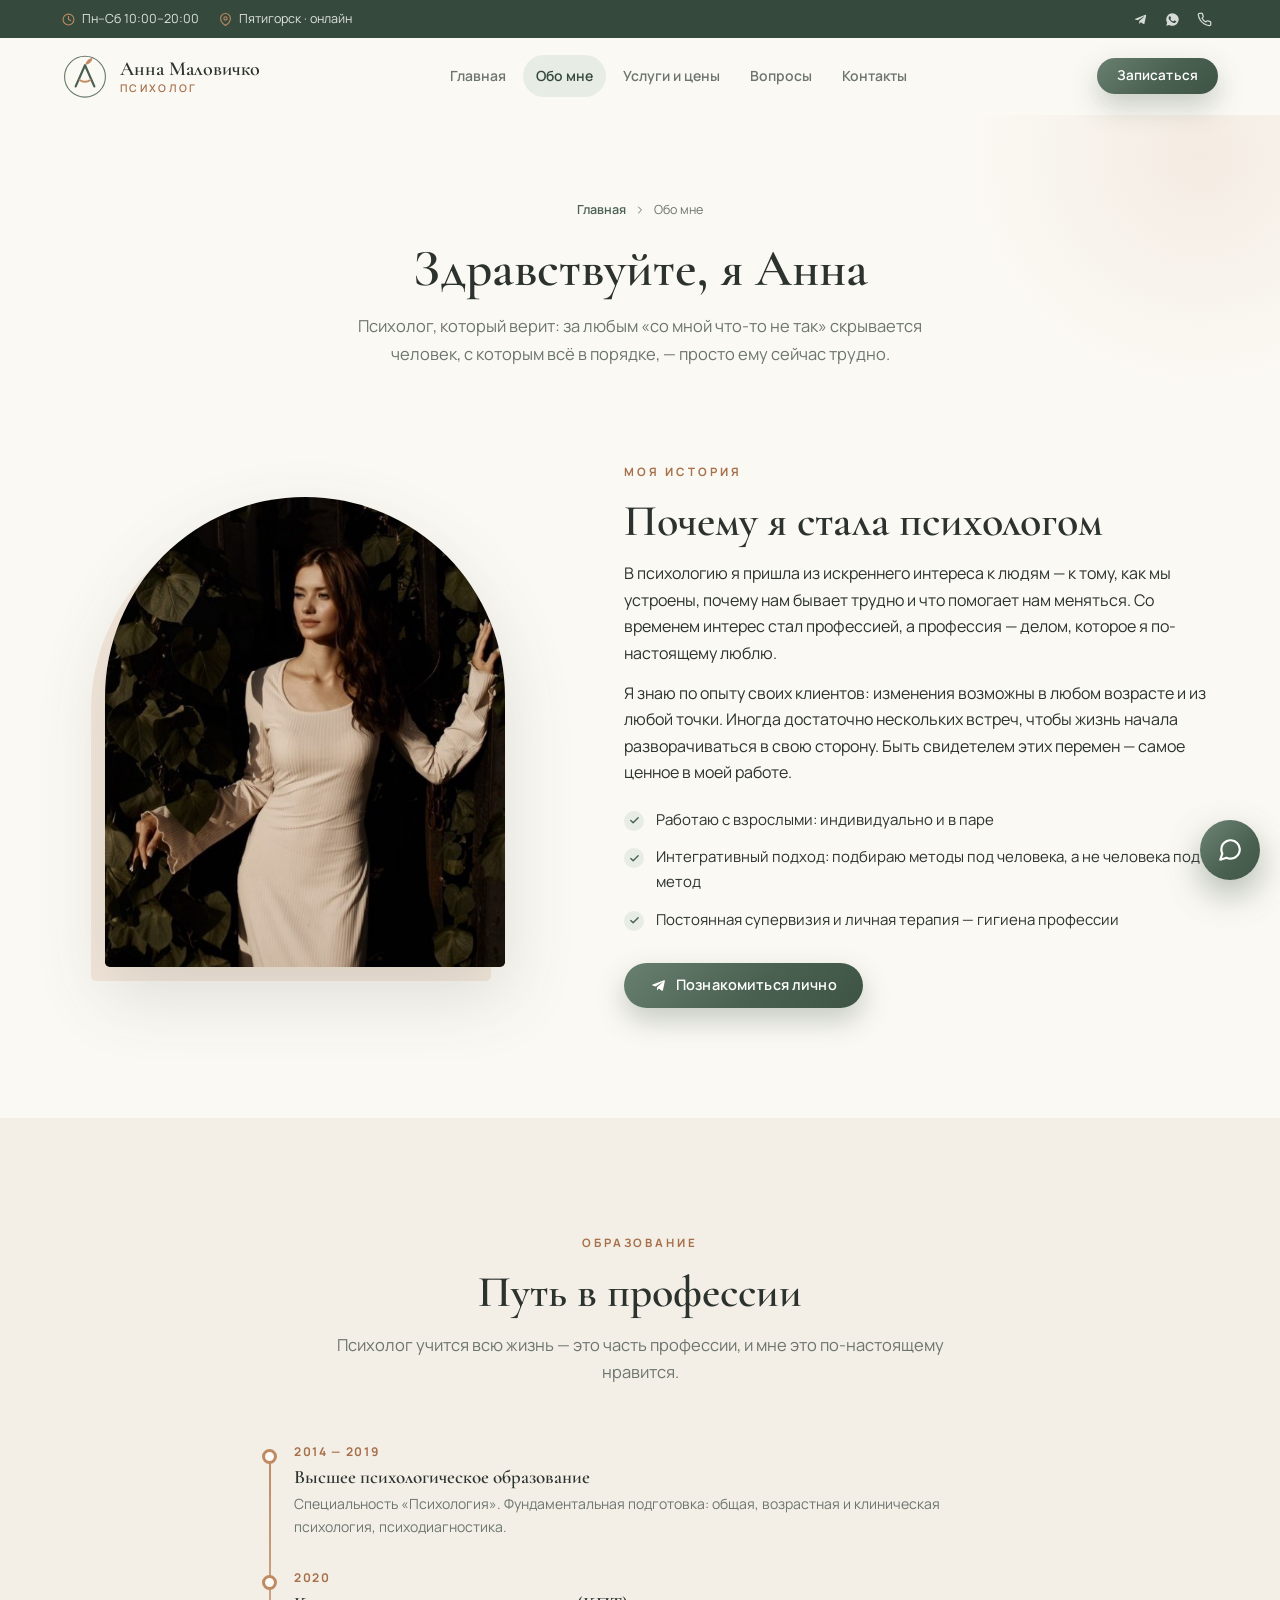
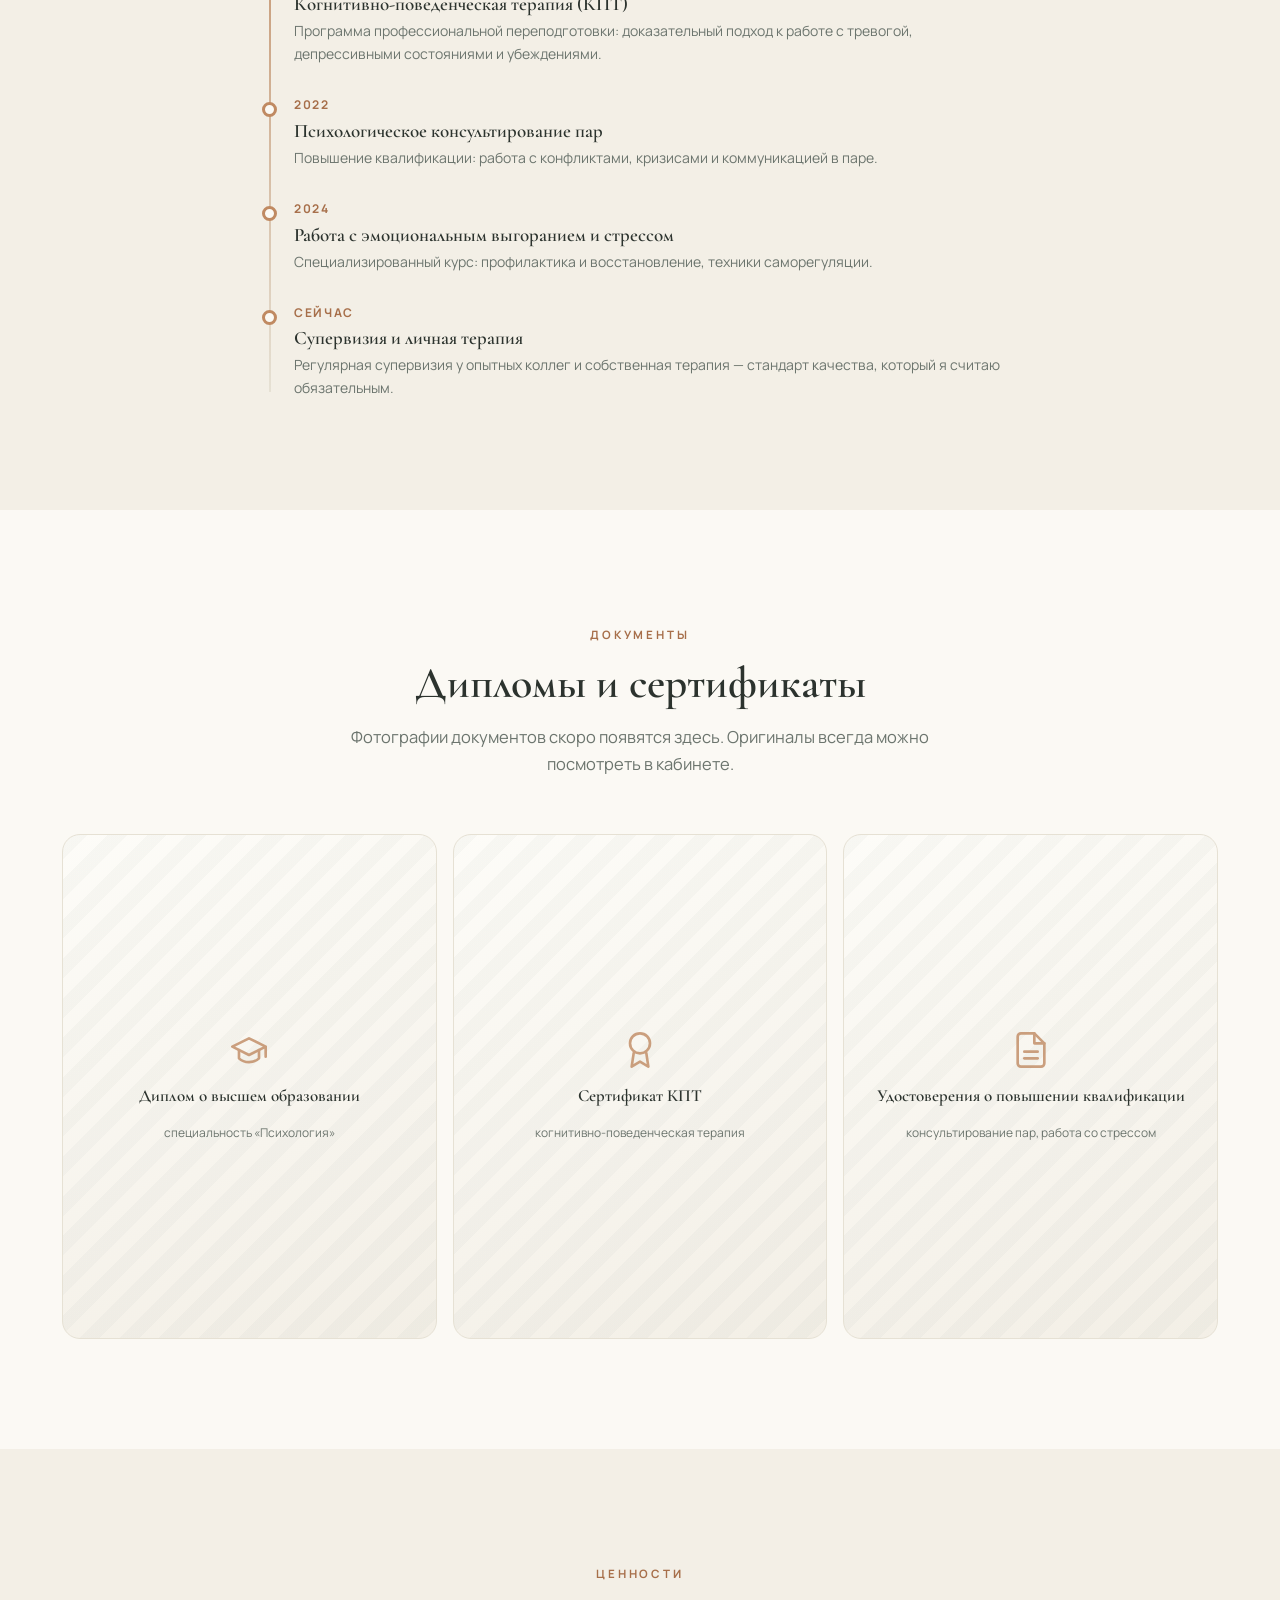
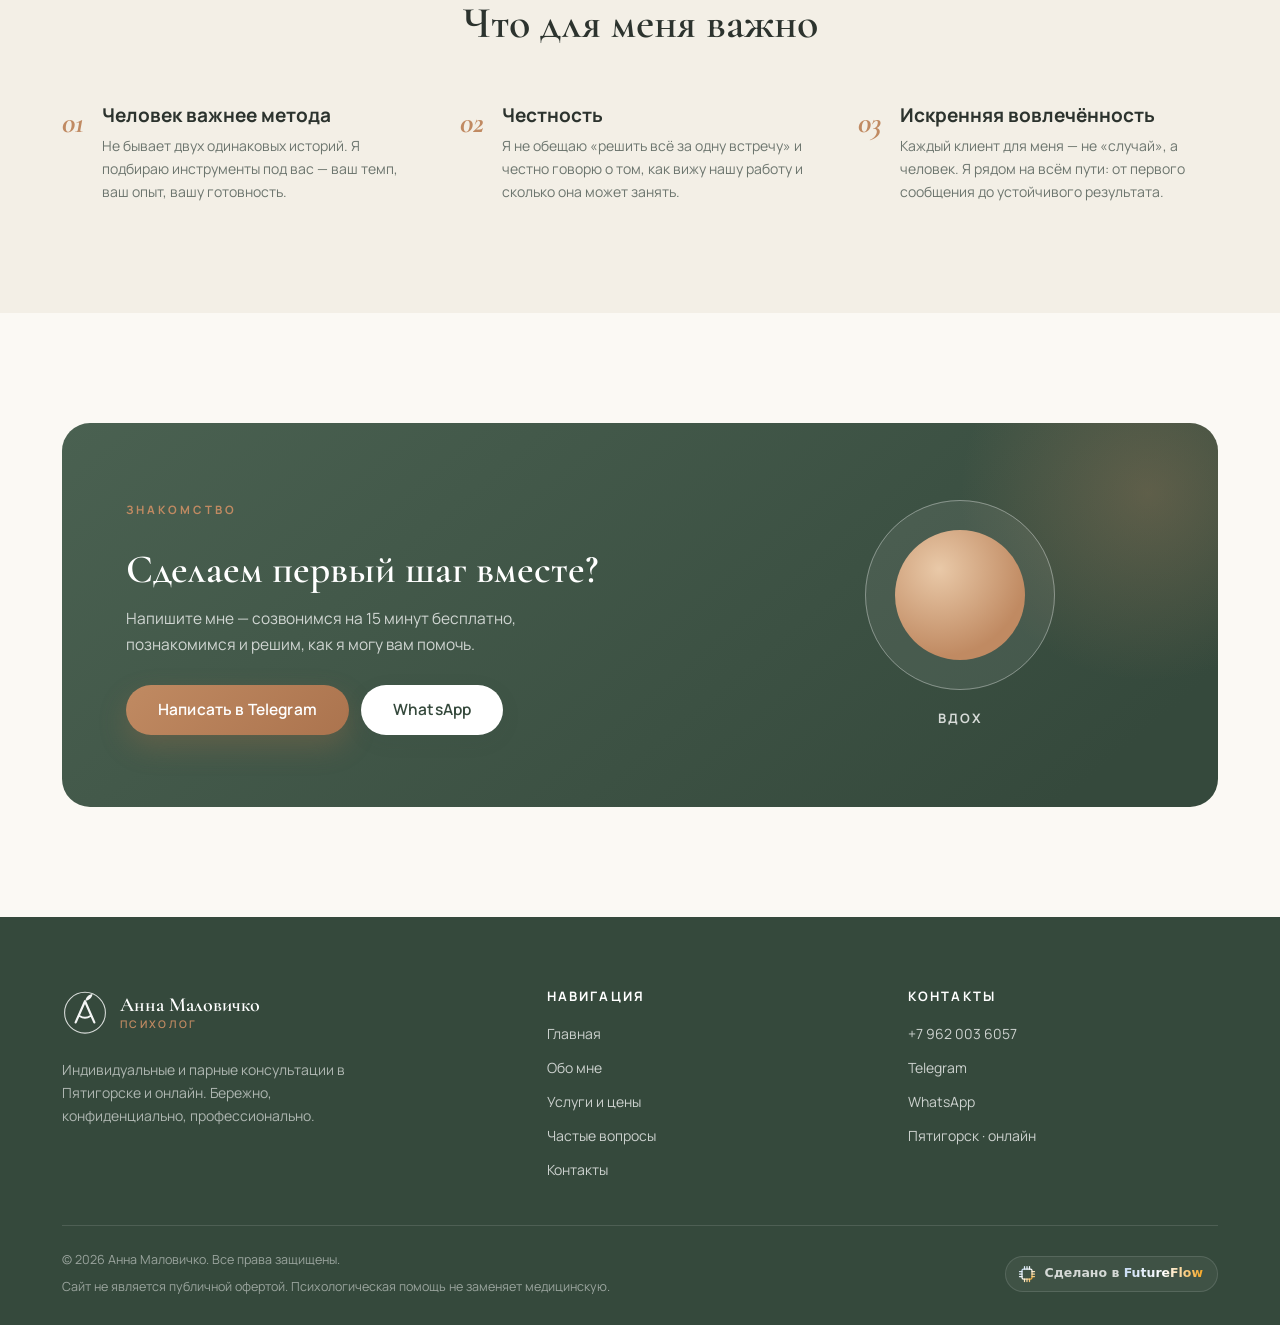
==== commit db441007: "Бейдж «Сделано в FutureFlow» в футере + заметнее анимация дыхательного круга Co-Authored-By: Claude " ====
--- a/about.html
+++ b/about.html
@@ -281,8 +281,19 @@
       </div>
     </div>
     <div class="footer__bottom">
-      <div>© <span data-year>2026</span> Анна Маловичко. Все права защищены.</div>
-      <div>Сайт не является публичной офертой. Психологическая помощь не заменяет медицинскую.</div>
+      <div>
+        <div>© <span data-year>2026</span> Анна Маловичко. Все права защищены.</div>
+        <div style="margin-top:6px;">Сайт не является публичной офертой. Психологическая помощь не заменяет медицинскую.</div>
+      </div>
+      <a href="https://futureflow.ru" target="_blank" rel="noopener" aria-label="Сделано в FutureFlow"
+         style="display:inline-flex;align-items:center;gap:8px;padding:7px 14px 7px 11px;border-radius:100px;background:rgba(255,255,255,.05);border:1px solid rgba(255,255,255,.12);color:rgba(255,255,255,.78);text-decoration:none;font:600 12.5px/1 system-ui,-apple-system,'Segoe UI',Roboto,Arial,sans-serif">
+        <svg width="20" height="20" viewBox="0 0 32 32" fill="none" stroke="url(#ffGrad)" stroke-width="2" stroke-linecap="round" stroke-linejoin="round" aria-hidden="true">
+          <defs><linearGradient id="ffGrad" x1="0" y1="0" x2="1" y2="1"><stop offset="0" stop-color="#c8dcf4"/><stop offset=".5" stop-color="#fff"/><stop offset="1" stop-color="#f5a623"/></linearGradient></defs>
+          <rect x="8" y="8" width="16" height="16" rx="2.5"/>
+          <path d="M12 8V4M16 8V4M20 8V4 M12 28V24M16 28V24M20 28V24 M8 12H4M8 16H4M8 20H4 M28 12H24M28 16H24M28 20H24"/>
+        </svg>
+        <span>Сделано в&nbsp;<span style="font-weight:700;background:linear-gradient(90deg,#c8dcf4,#fff 50%,#f5a623);-webkit-background-clip:text;background-clip:text;-webkit-text-fill-color:transparent;color:transparent">FutureFlow</span></span>
+      </a>
     </div>
   </div>
 </footer>
--- a/assets/css/styles.css
+++ b/assets/css/styles.css
@@ -485,15 +485,18 @@
 }
 .breath__circle::after { animation-delay: -4s; opacity: .5; }
 .breath__core {
-  width: 120px; height: 120px; border-radius: 50%;
+  width: 130px; height: 130px; border-radius: 50%;
   background: radial-gradient(circle at 34% 30%, #E9C9A8 0%, var(--c-accent) 70%);
-  box-shadow: 0 0 60px rgba(192, 138, 98, .5);
   animation: breathCore 8s ease-in-out infinite;
 }
 .breath__label { font-size: 13px; letter-spacing: .18em; text-transform: uppercase; color: rgba(255,255,255,.8); font-weight: 700; min-height: 1.4em; }
 .breath__hint { font-size: 12px; color: rgba(255,255,255,.5); text-align: center; max-width: 220px; }
-@keyframes breathCore { 0%, 100% { transform: scale(.72); } 45%, 55% { transform: scale(1); } }
-@keyframes breathRing { 0%, 100% { transform: scale(.8); opacity: .18; } 45%, 55% { transform: scale(1.06); opacity: .5; } }
+/* вдох должен читаться сразу: широкая амплитуда + нарастающее свечение */
+@keyframes breathCore {
+  0%, 100% { transform: scale(.42); opacity: .75; box-shadow: 0 0 18px rgba(192, 138, 98, .25); }
+  45%, 55% { transform: scale(1.12); opacity: 1;  box-shadow: 0 0 90px rgba(192, 138, 98, .8); }
+}
+@keyframes breathRing { 0%, 100% { transform: scale(.62); opacity: .14; } 45%, 55% { transform: scale(1.08); opacity: .6; } }
 @media (max-width: 820px) {
   .cta-banner { grid-template-columns: 1fr; text-align: center; }
   .cta-banner p { margin: 0 auto; }
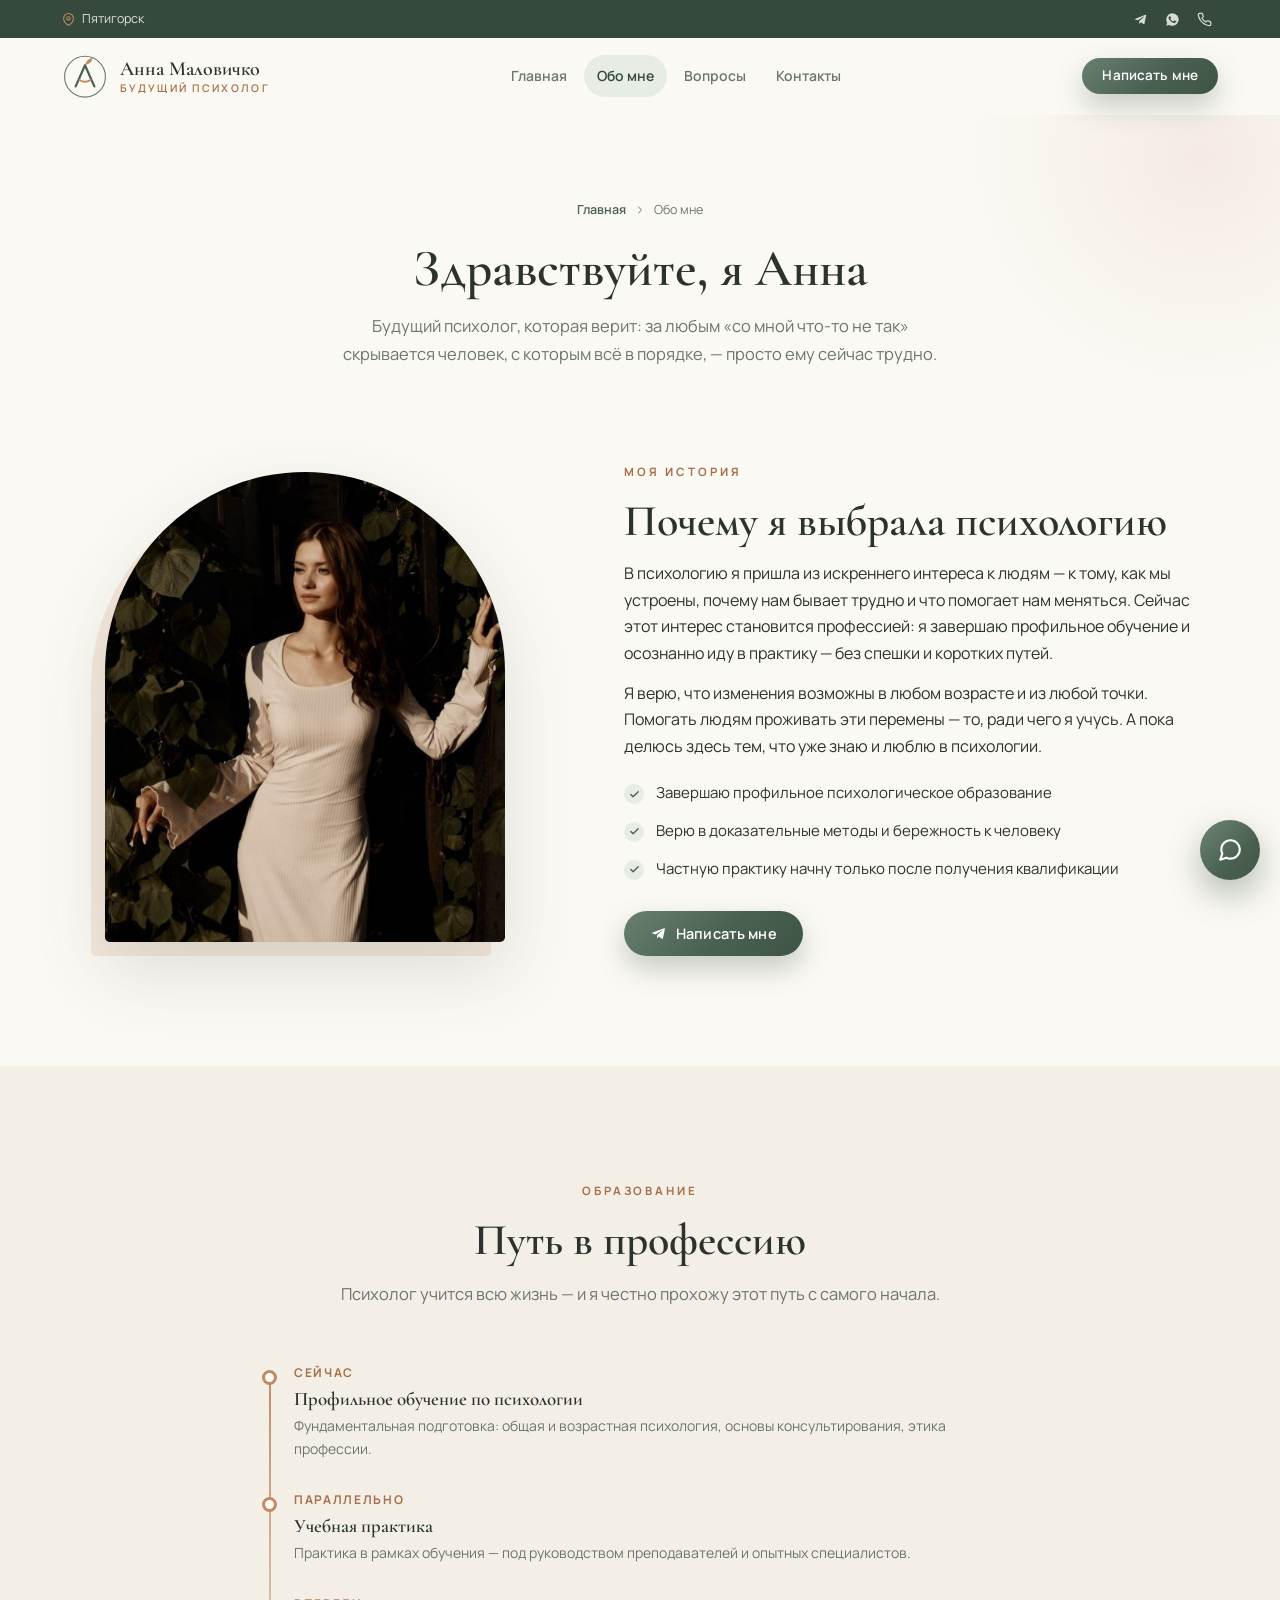
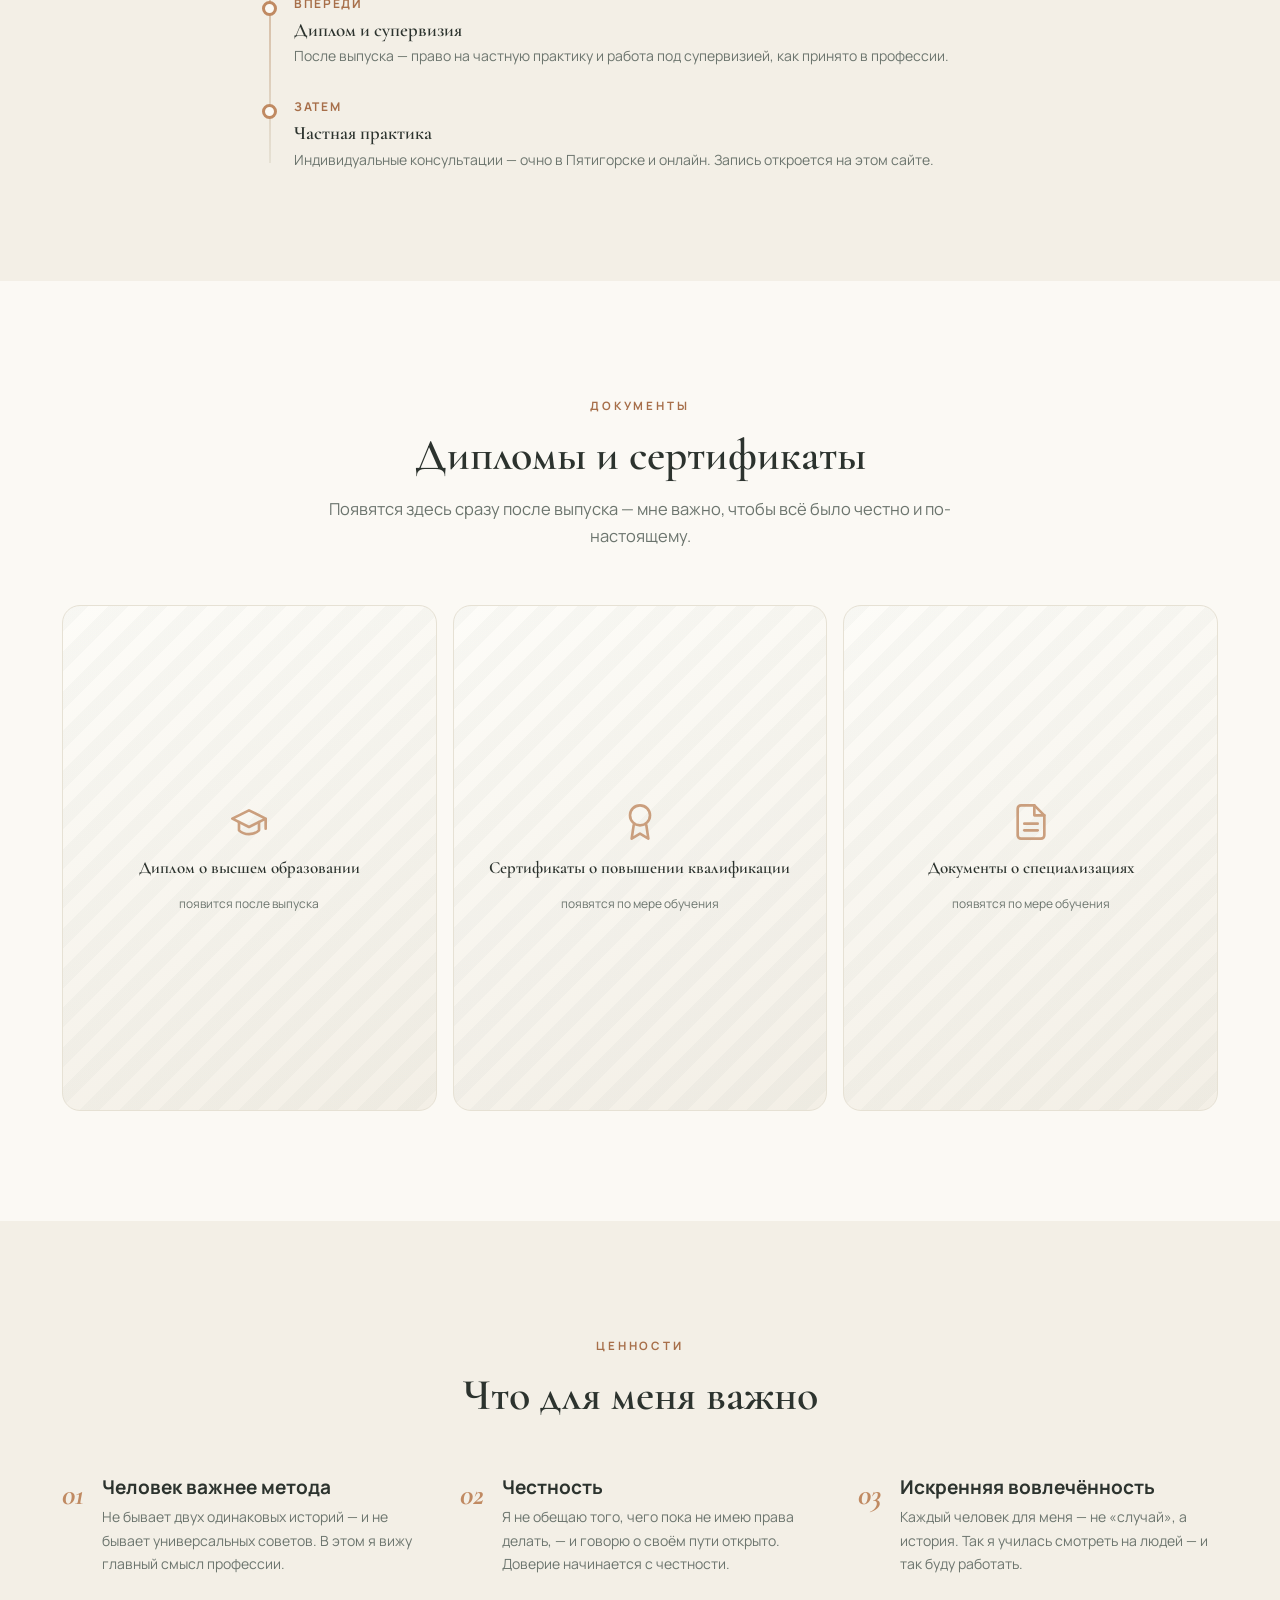
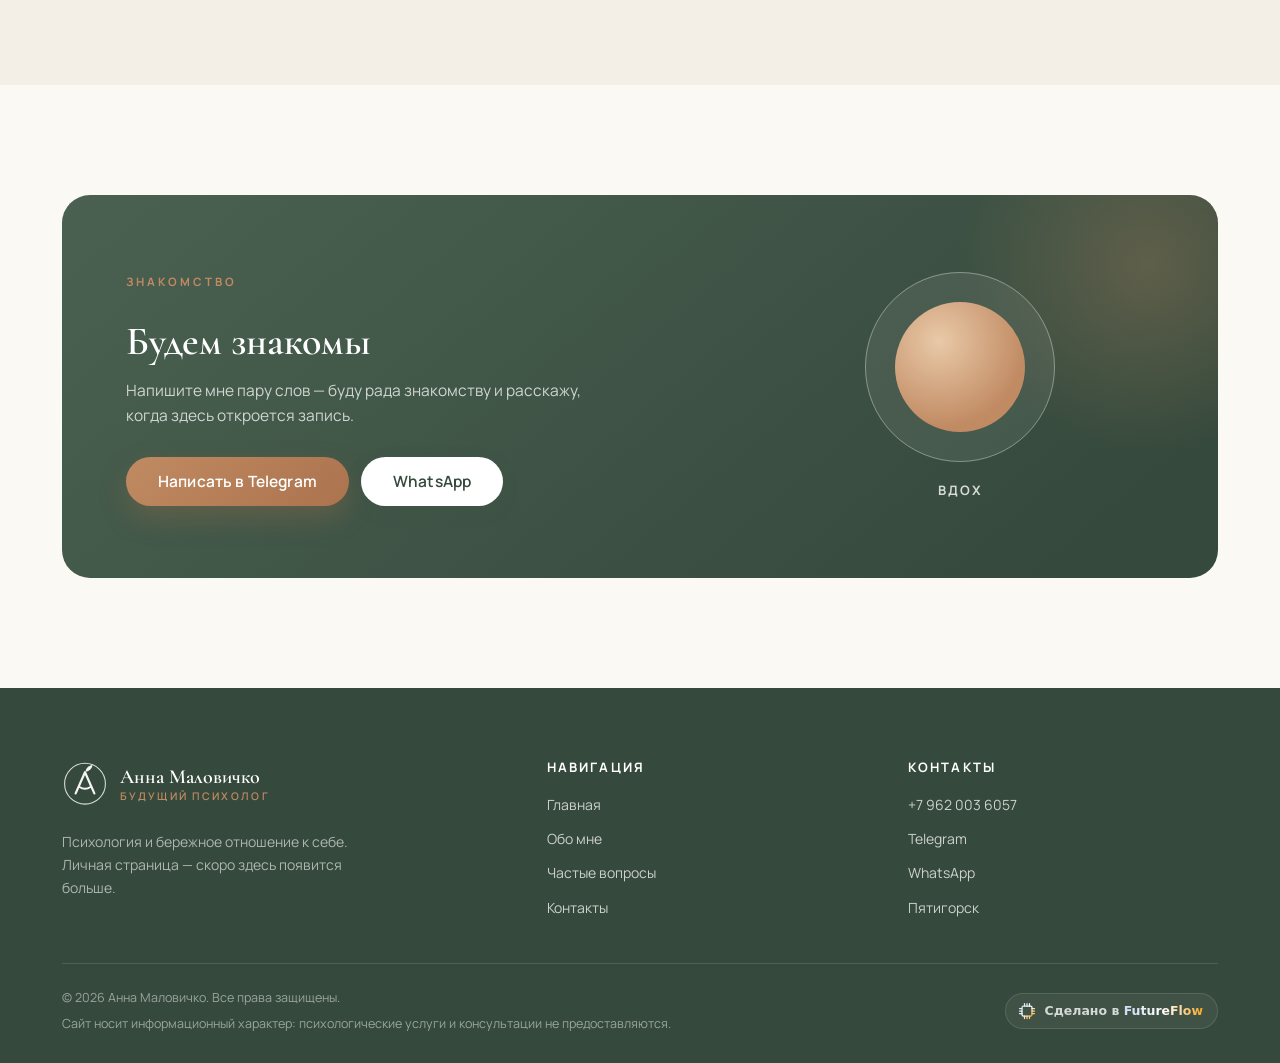
==== commit 59a9b684: "Студенческий режим сайта: личная страница без услуг и записи Анна пока студентка без права на частну" ====
--- a/about.html
+++ b/about.html
@@ -4,8 +4,8 @@
   <meta charset="utf-8">
   <meta name="viewport" content="width=device-width, initial-scale=1, viewport-fit=cover">
   <meta name="theme-color" content="#35493C">
-  <title>Обо мне — Анна Маловичко, психолог</title>
-  <meta name="description" content="Психолог Анна Маловичко: образование, подход, ценности. Индивидуальные и парные консультации в Пятигорске и онлайн.">
+  <title>Обо мне — Анна Маловичко</title>
+  <meta name="description" content="Анна Маловичко: мой путь в психологию, ценности и планы. Пятигорск.">
   <link rel="icon" href="assets/img/logo-mark.svg" type="image/svg+xml">
   <link rel="preconnect" href="https://fonts.googleapis.com">
   <link rel="preconnect" href="https://fonts.gstatic.com" crossorigin>
@@ -18,10 +18,6 @@
 <div class="topbar">
   <div class="container topbar__row">
     <div class="topbar__info">
-      <span class="topbar__item">
-        <svg viewBox="0 0 24 24" fill="none" stroke="currentColor" stroke-width="2" stroke-linecap="round" stroke-linejoin="round"><circle cx="12" cy="12" r="10"/><polyline points="12 6 12 12 16 14"/></svg>
-        <span data-cfg="hours">Пн–Сб 10:00–20:00</span>
-      </span>
       <span class="topbar__item">
         <svg viewBox="0 0 24 24" fill="none" stroke="currentColor" stroke-width="2" stroke-linecap="round" stroke-linejoin="round"><path d="M21 10c0 7-9 13-9 13S3 17 3 10a9 9 0 0 1 18 0z"/><circle cx="12" cy="10" r="3"/></svg>
         <span data-cfg="addressShort">Пятигорск · онлайн</span>
@@ -54,12 +50,11 @@
     <nav class="nav" aria-label="Основная навигация">
       <a class="nav__link" href="index.html">Главная</a>
       <a class="nav__link" href="about.html">Обо мне</a>
-      <a class="nav__link" href="services.html">Услуги и цены</a>
       <a class="nav__link" href="index.html#faq">Вопросы</a>
       <a class="nav__link" href="contacts.html">Контакты</a>
     </nav>
     <div class="header__cta">
-      <a class="btn btn--primary btn--sm" data-href="telegram" target="_blank" rel="noopener">Записаться</a>
+      <a class="btn btn--primary btn--sm" data-href="telegram" target="_blank" rel="noopener">Написать мне</a>
       <button class="burger" aria-label="Открыть меню" aria-expanded="false">
         <svg viewBox="0 0 24 24" fill="none" stroke="currentColor" stroke-width="2" stroke-linecap="round" stroke-linejoin="round"><line x1="3" y1="6" x2="21" y2="6"/><line x1="3" y1="12" x2="21" y2="12"/><line x1="3" y1="18" x2="21" y2="18"/></svg>
       </button>
@@ -74,7 +69,6 @@
   </button>
   <a class="mobile-menu__link" href="index.html">Главная <svg viewBox="0 0 24 24" fill="none" stroke="currentColor" stroke-width="2" stroke-linecap="round" stroke-linejoin="round"><polyline points="9 18 15 12 9 6"/></svg></a>
   <a class="mobile-menu__link" href="about.html">Обо мне <svg viewBox="0 0 24 24" fill="none" stroke="currentColor" stroke-width="2" stroke-linecap="round" stroke-linejoin="round"><polyline points="9 18 15 12 9 6"/></svg></a>
-  <a class="mobile-menu__link" href="services.html">Услуги и цены <svg viewBox="0 0 24 24" fill="none" stroke="currentColor" stroke-width="2" stroke-linecap="round" stroke-linejoin="round"><polyline points="9 18 15 12 9 6"/></svg></a>
   <a class="mobile-menu__link" href="index.html#faq">Вопросы <svg viewBox="0 0 24 24" fill="none" stroke="currentColor" stroke-width="2" stroke-linecap="round" stroke-linejoin="round"><polyline points="9 18 15 12 9 6"/></svg></a>
   <a class="mobile-menu__link" href="contacts.html">Контакты <svg viewBox="0 0 24 24" fill="none" stroke="currentColor" stroke-width="2" stroke-linecap="round" stroke-linejoin="round"><polyline points="9 18 15 12 9 6"/></svg></a>
   <div class="mobile-menu__actions">
@@ -92,7 +86,7 @@
       <span>Обо мне</span>
     </nav>
     <h1 class="page-hero__title">Здравствуйте, я Анна</h1>
-    <p class="page-hero__lead">Психолог, который верит: за любым «со мной что-то не так» скрывается человек, с которым всё в порядке, — просто ему сейчас трудно.</p>
+    <p class="page-hero__lead">Будущий психолог, которая верит: за любым «со мной что-то не так» скрывается человек, с которым всё в порядке, — просто ему сейчас трудно.</p>
   </div>
 </section>
 
@@ -105,17 +99,17 @@
       </div>
       <div class="about-preview__content reveal reveal--delay-1">
         <span class="section__eyebrow">Моя история</span>
-        <h2 class="section__title mt-0">Почему я стала психологом</h2>
-        <p>В психологию я пришла из искреннего интереса к людям — к тому, как мы устроены, почему нам бывает трудно и что помогает нам меняться. Со временем интерес стал профессией, а профессия — делом, которое я по-настоящему люблю.</p>
-        <p style="margin-top: 14px;">Я знаю по опыту своих клиентов: изменения возможны в любом возрасте и из любой точки. Иногда достаточно нескольких встреч, чтобы жизнь начала разворачиваться в свою сторону. Быть свидетелем этих перемен — самое ценное в моей работе.</p>
+        <h2 class="section__title mt-0">Почему я выбрала психологию</h2>
+        <p>В психологию я пришла из искреннего интереса к людям — к тому, как мы устроены, почему нам бывает трудно и что помогает нам меняться. Сейчас этот интерес становится профессией: я завершаю профильное обучение и осознанно иду в практику — без спешки и коротких путей.</p>
+        <p style="margin-top: 14px;">Я верю, что изменения возможны в любом возрасте и из любой точки. Помогать людям проживать эти перемены — то, ради чего я учусь. А пока делюсь здесь тем, что уже знаю и люблю в психологии.</p>
         <ul class="about-preview__list">
-          <li>Работаю с взрослыми: индивидуально и в паре</li>
-          <li>Интегративный подход: подбираю методы под человека, а не человека под метод</li>
-          <li>Постоянная супервизия и личная терапия — гигиена профессии</li>
+          <li>Завершаю профильное психологическое образование</li>
+          <li>Верю в доказательные методы и бережность к человеку</li>
+          <li>Частную практику начну только после получения квалификации</li>
         </ul>
         <a class="btn btn--primary" data-href="telegram" target="_blank" rel="noopener">
           <svg class="btn__icon" viewBox="0 0 24 24" fill="currentColor"><path d="M9.78 18.65l.28-4.23 7.68-6.92c.34-.31-.07-.46-.52-.19L7.74 13.3 3.64 12c-.88-.25-.89-.86.2-1.3l15.97-6.16c.73-.33 1.43.18 1.15 1.3l-2.72 12.81c-.19.91-.74 1.13-1.5.71L12.6 16.3l-1.99 1.93c-.23.23-.42.42-.83.42z"/></svg>
-          Познакомиться лично
+          Написать мне
         </a>
       </div>
     </div>
@@ -123,40 +117,33 @@
 </section>
 
 <!-- Образование -->
-<!-- ВНИМАНИЕ: данные ниже — ОБРАЗЕЦ для наполнения. Анна пришлёт реальные
-     дипломы и курсы — заменить годы, вузы и названия программ на настоящие. -->
 <section class="section section--soft">
   <div class="container">
     <div class="section__head reveal">
       <span class="section__eyebrow">Образование</span>
-      <h2 class="section__title">Путь в профессии</h2>
-      <p class="section__lead">Психолог учится всю жизнь — это часть профессии, и мне это по-настоящему нравится.</p>
+      <h2 class="section__title">Путь в профессию</h2>
+      <p class="section__lead">Психолог учится всю жизнь — и я честно прохожу этот путь с самого начала.</p>
     </div>
     <div class="edu-track reveal">
       <div class="edu-item">
-        <div class="edu-item__year">2014 — 2019</div>
-        <h3 class="edu-item__title">Высшее психологическое образование</h3>
-        <p class="edu-item__text">Специальность «Психология». Фундаментальная подготовка: общая, возрастная и клиническая психология, психодиагностика.</p>
+        <div class="edu-item__year">Сейчас</div>
+        <h3 class="edu-item__title">Профильное обучение по психологии</h3>
+        <p class="edu-item__text">Фундаментальная подготовка: общая и возрастная психология, основы консультирования, этика профессии.</p>
       </div>
       <div class="edu-item">
-        <div class="edu-item__year">2020</div>
-        <h3 class="edu-item__title">Когнитивно-поведенческая терапия (КПТ)</h3>
-        <p class="edu-item__text">Программа профессиональной переподготовки: доказательный подход к работе с тревогой, депрессивными состояниями и убеждениями.</p>
+        <div class="edu-item__year">Параллельно</div>
+        <h3 class="edu-item__title">Учебная практика</h3>
+        <p class="edu-item__text">Практика в рамках обучения — под руководством преподавателей и опытных специалистов.</p>
       </div>
       <div class="edu-item">
-        <div class="edu-item__year">2022</div>
-        <h3 class="edu-item__title">Психологическое консультирование пар</h3>
-        <p class="edu-item__text">Повышение квалификации: работа с конфликтами, кризисами и коммуникацией в паре.</p>
+        <div class="edu-item__year">Впереди</div>
+        <h3 class="edu-item__title">Диплом и супервизия</h3>
+        <p class="edu-item__text">После выпуска — право на частную практику и работа под супервизией, как принято в профессии.</p>
       </div>
       <div class="edu-item">
-        <div class="edu-item__year">2024</div>
-        <h3 class="edu-item__title">Работа с эмоциональным выгоранием и стрессом</h3>
-        <p class="edu-item__text">Специализированный курс: профилактика и восстановление, техники саморегуляции.</p>
-      </div>
-      <div class="edu-item">
-        <div class="edu-item__year">Сейчас</div>
-        <h3 class="edu-item__title">Супервизия и личная терапия</h3>
-        <p class="edu-item__text">Регулярная супервизия у опытных коллег и собственная терапия — стандарт качества, который я считаю обязательным.</p>
+        <div class="edu-item__year">Затем</div>
+        <h3 class="edu-item__title">Частная практика</h3>
+        <p class="edu-item__text">Индивидуальные консультации — очно в Пятигорске и онлайн. Запись откроется на этом сайте.</p>
       </div>
     </div>
   </div>
@@ -168,7 +155,7 @@
     <div class="section__head reveal">
       <span class="section__eyebrow">Документы</span>
       <h2 class="section__title">Дипломы и сертификаты</h2>
-      <p class="section__lead">Фотографии документов скоро появятся здесь. Оригиналы всегда можно посмотреть в кабинете.</p>
+      <p class="section__lead">Появятся здесь сразу после выпуска — мне важно, чтобы всё было честно и по-настоящему.</p>
     </div>
     <!-- Плейсхолдеры: когда Анна пришлёт сканы, положите их в assets/img/diplomas/
          и замените карточки на <div class="diploma-card"><img src="..." alt="..."></div> -->
@@ -176,17 +163,17 @@
       <div class="diploma-card">
         <svg viewBox="0 0 24 24" fill="none" stroke="currentColor" stroke-width="1.6" stroke-linecap="round" stroke-linejoin="round"><path d="M22 10v6M2 10l10-5 10 5-10 5z"/><path d="M6 12v5c3 3 9 3 12 0v-5"/></svg>
         <strong>Диплом о высшем образовании</strong>
-        <span>специальность «Психология»</span>
+        <span>появится после выпуска</span>
       </div>
       <div class="diploma-card">
         <svg viewBox="0 0 24 24" fill="none" stroke="currentColor" stroke-width="1.6" stroke-linecap="round" stroke-linejoin="round"><circle cx="12" cy="8" r="6"/><path d="M8.21 13.89 7 22l5-3 5 3-1.21-8.11"/></svg>
-        <strong>Сертификат КПТ</strong>
-        <span>когнитивно-поведенческая терапия</span>
+        <strong>Сертификаты о повышении квалификации</strong>
+        <span>появятся по мере обучения</span>
       </div>
       <div class="diploma-card">
         <svg viewBox="0 0 24 24" fill="none" stroke="currentColor" stroke-width="1.6" stroke-linecap="round" stroke-linejoin="round"><path d="M14 2H6a2 2 0 0 0-2 2v16a2 2 0 0 0 2 2h12a2 2 0 0 0 2-2V8z"/><polyline points="14 2 14 8 20 8"/><line x1="16" y1="13" x2="8" y2="13"/><line x1="16" y1="17" x2="8" y2="17"/></svg>
-        <strong>Удостоверения о повышении квалификации</strong>
-        <span>консультирование пар, работа со стрессом</span>
+        <strong>Документы о специализациях</strong>
+        <span>появятся по мере обучения</span>
       </div>
     </div>
   </div>
@@ -204,21 +191,21 @@
         <div class="why-item__num">01</div>
         <div>
           <h3 class="why-item__title">Человек важнее метода</h3>
-          <p class="why-item__text">Не бывает двух одинаковых историй. Я подбираю инструменты под вас — ваш темп, ваш опыт, вашу готовность.</p>
+          <p class="why-item__text">Не бывает двух одинаковых историй — и не бывает универсальных советов. В этом я вижу главный смысл профессии.</p>
         </div>
       </div>
       <div class="why-item reveal reveal--delay-1">
         <div class="why-item__num">02</div>
         <div>
           <h3 class="why-item__title">Честность</h3>
-          <p class="why-item__text">Я не обещаю «решить всё за одну встречу» и честно говорю о том, как вижу нашу работу и сколько она может занять.</p>
+          <p class="why-item__text">Я не обещаю того, чего пока не имею права делать, — и говорю о своём пути открыто. Доверие начинается с честности.</p>
         </div>
       </div>
       <div class="why-item reveal reveal--delay-2">
         <div class="why-item__num">03</div>
         <div>
           <h3 class="why-item__title">Искренняя вовлечённость</h3>
-          <p class="why-item__text">Каждый клиент для меня — не «случай», а человек. Я рядом на всём пути: от первого сообщения до устойчивого результата.</p>
+          <p class="why-item__text">Каждый человек для меня — не «случай», а история. Так я училась смотреть на людей — и так буду работать.</p>
         </div>
       </div>
     </div>
@@ -231,8 +218,8 @@
     <div class="cta-banner reveal">
       <div>
         <span class="section__eyebrow section__eyebrow--light">Знакомство</span>
-        <h2>Сделаем первый шаг вместе?</h2>
-        <p>Напишите мне — созвонимся на 15 минут бесплатно, познакомимся и решим, как я могу вам помочь.</p>
+        <h2>Будем знакомы</h2>
+        <p>Напишите мне пару слов — буду рада знакомству и расскажу, когда здесь откроется запись.</p>
         <div class="cta-banner__actions">
           <a class="btn btn--accent btn--lg" data-href="telegram" target="_blank" rel="noopener">Написать в Telegram</a>
           <a class="btn btn--light btn--lg" data-href="whatsapp" target="_blank" rel="noopener">WhatsApp</a>
@@ -258,14 +245,13 @@
             <span class="brand__title" data-cfg="psychologist.title">Психолог</span>
           </span>
         </a>
-        <p>Индивидуальные и парные консультации в Пятигорске и онлайн. Бережно, конфиденциально, профессионально.</p>
+        <p>Психология и бережное отношение к себе. Личная страница — скоро здесь появится больше.</p>
       </div>
       <div class="footer__col">
         <h4>Навигация</h4>
         <ul class="footer__list">
           <li><a href="index.html">Главная</a></li>
           <li><a href="about.html">Обо мне</a></li>
-          <li><a href="services.html">Услуги и цены</a></li>
           <li><a href="index.html#faq">Частые вопросы</a></li>
           <li><a href="contacts.html">Контакты</a></li>
         </ul>
@@ -283,7 +269,7 @@
     <div class="footer__bottom">
       <div>
         <div>© <span data-year>2026</span> Анна Маловичко. Все права защищены.</div>
-        <div style="margin-top:6px;">Сайт не является публичной офертой. Психологическая помощь не заменяет медицинскую.</div>
+        <div style="margin-top:6px;">Сайт носит информационный характер: психологические услуги и консультации не предоставляются.</div>
       </div>
       <a href="https://futureflow.ru" target="_blank" rel="noopener" aria-label="Сделано в FutureFlow"
          style="display:inline-flex;align-items:center;gap:8px;padding:7px 14px 7px 11px;border-radius:100px;background:rgba(255,255,255,.05);border:1px solid rgba(255,255,255,.12);color:rgba(255,255,255,.78);text-decoration:none;font:600 12.5px/1 system-ui,-apple-system,'Segoe UI',Roboto,Arial,sans-serif">
@@ -323,7 +309,7 @@
 <!-- Sticky CTA (mobile) -->
 <div class="sticky-cta">
   <a class="btn btn--ghost" data-href="whatsapp" target="_blank" rel="noopener">WhatsApp</a>
-  <a class="btn btn--primary" data-href="telegram" target="_blank" rel="noopener">Записаться</a>
+  <a class="btn btn--primary" data-href="telegram" target="_blank" rel="noopener">Написать мне</a>
 </div>
 
 <script src="assets/js/config.js"></script>
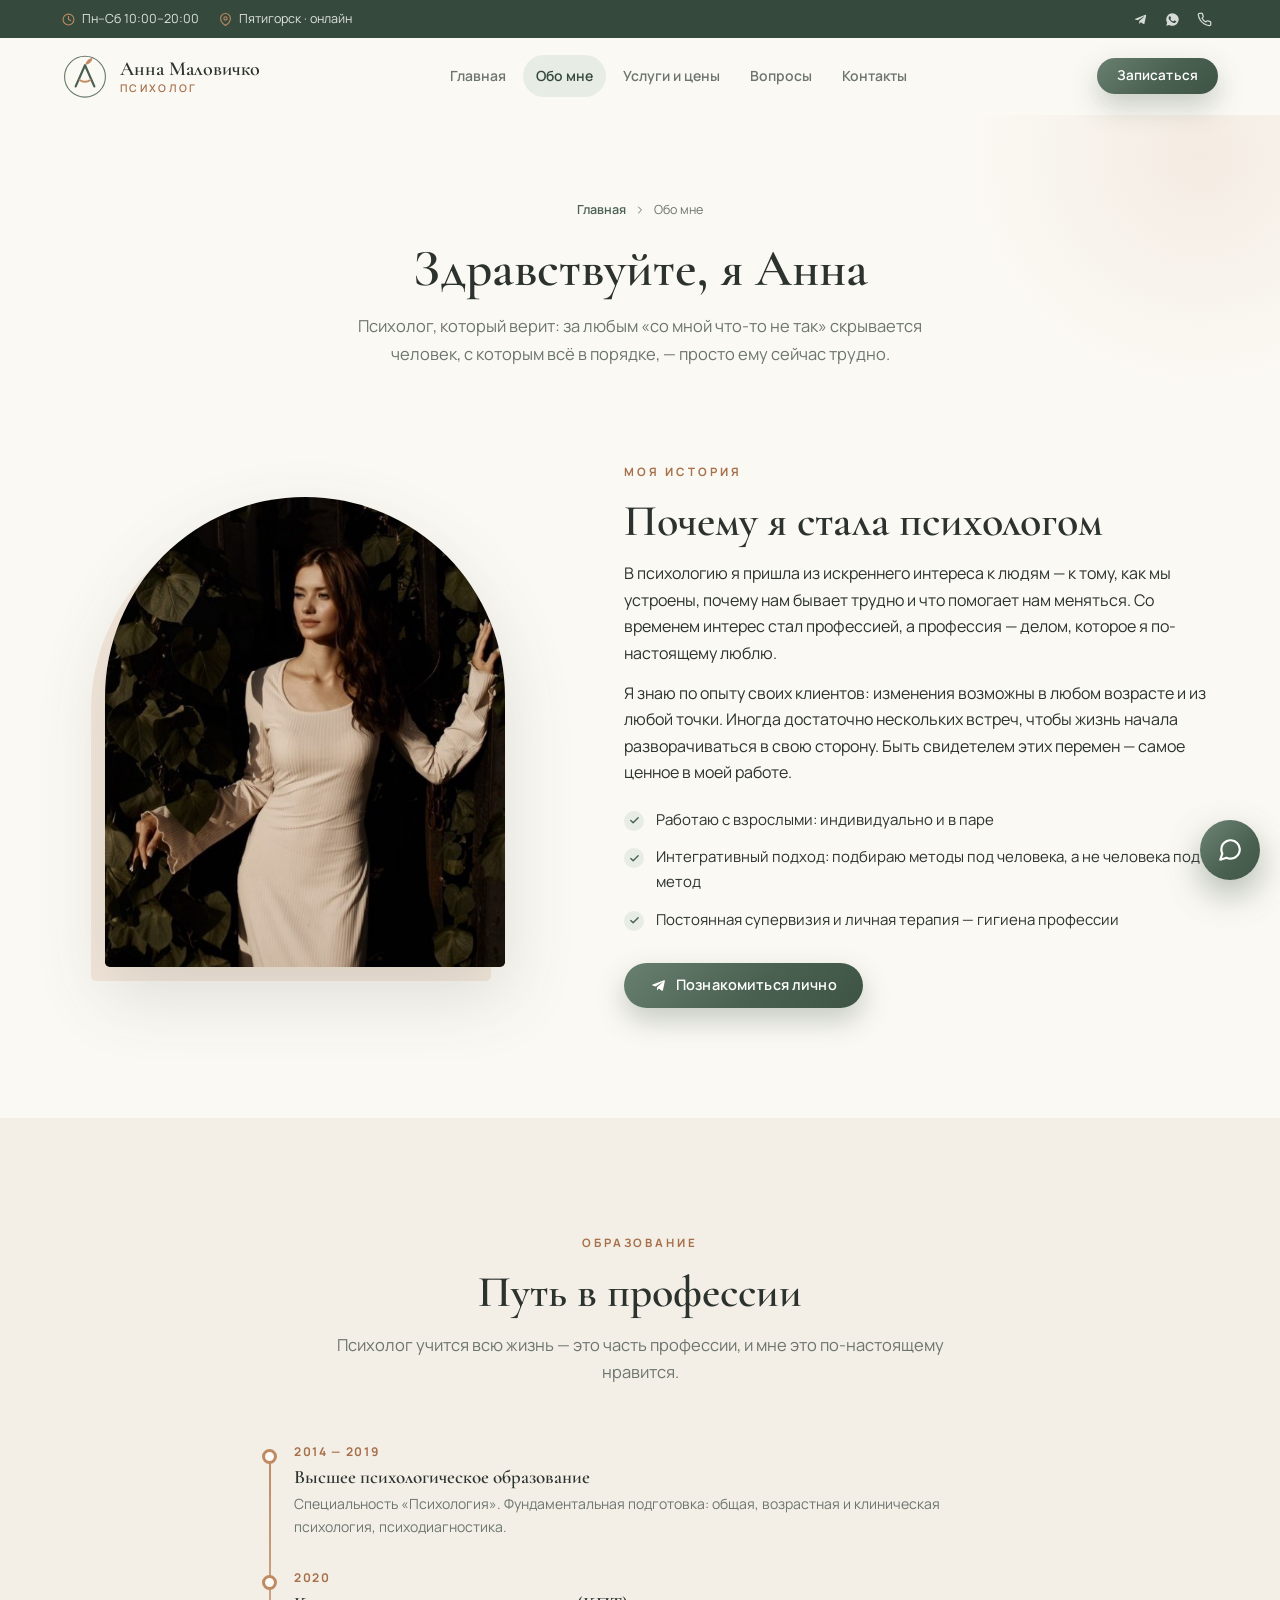
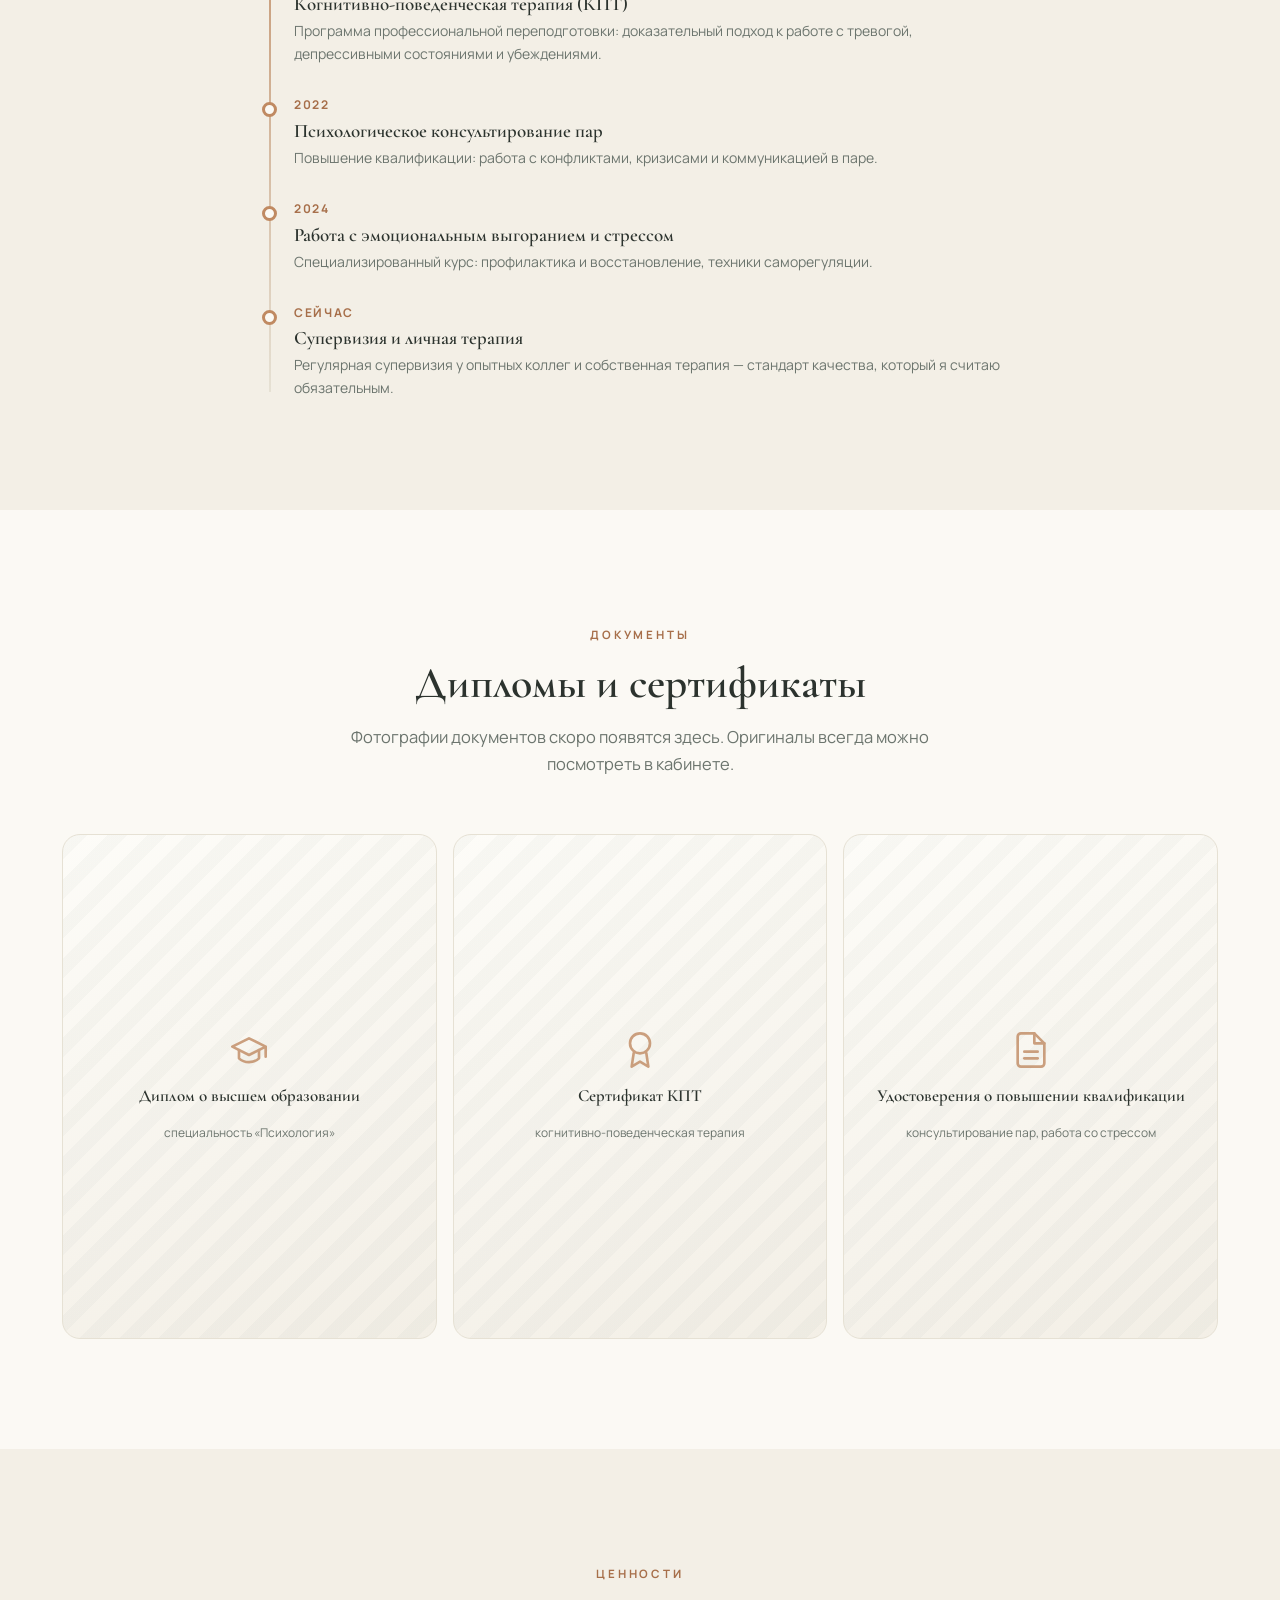
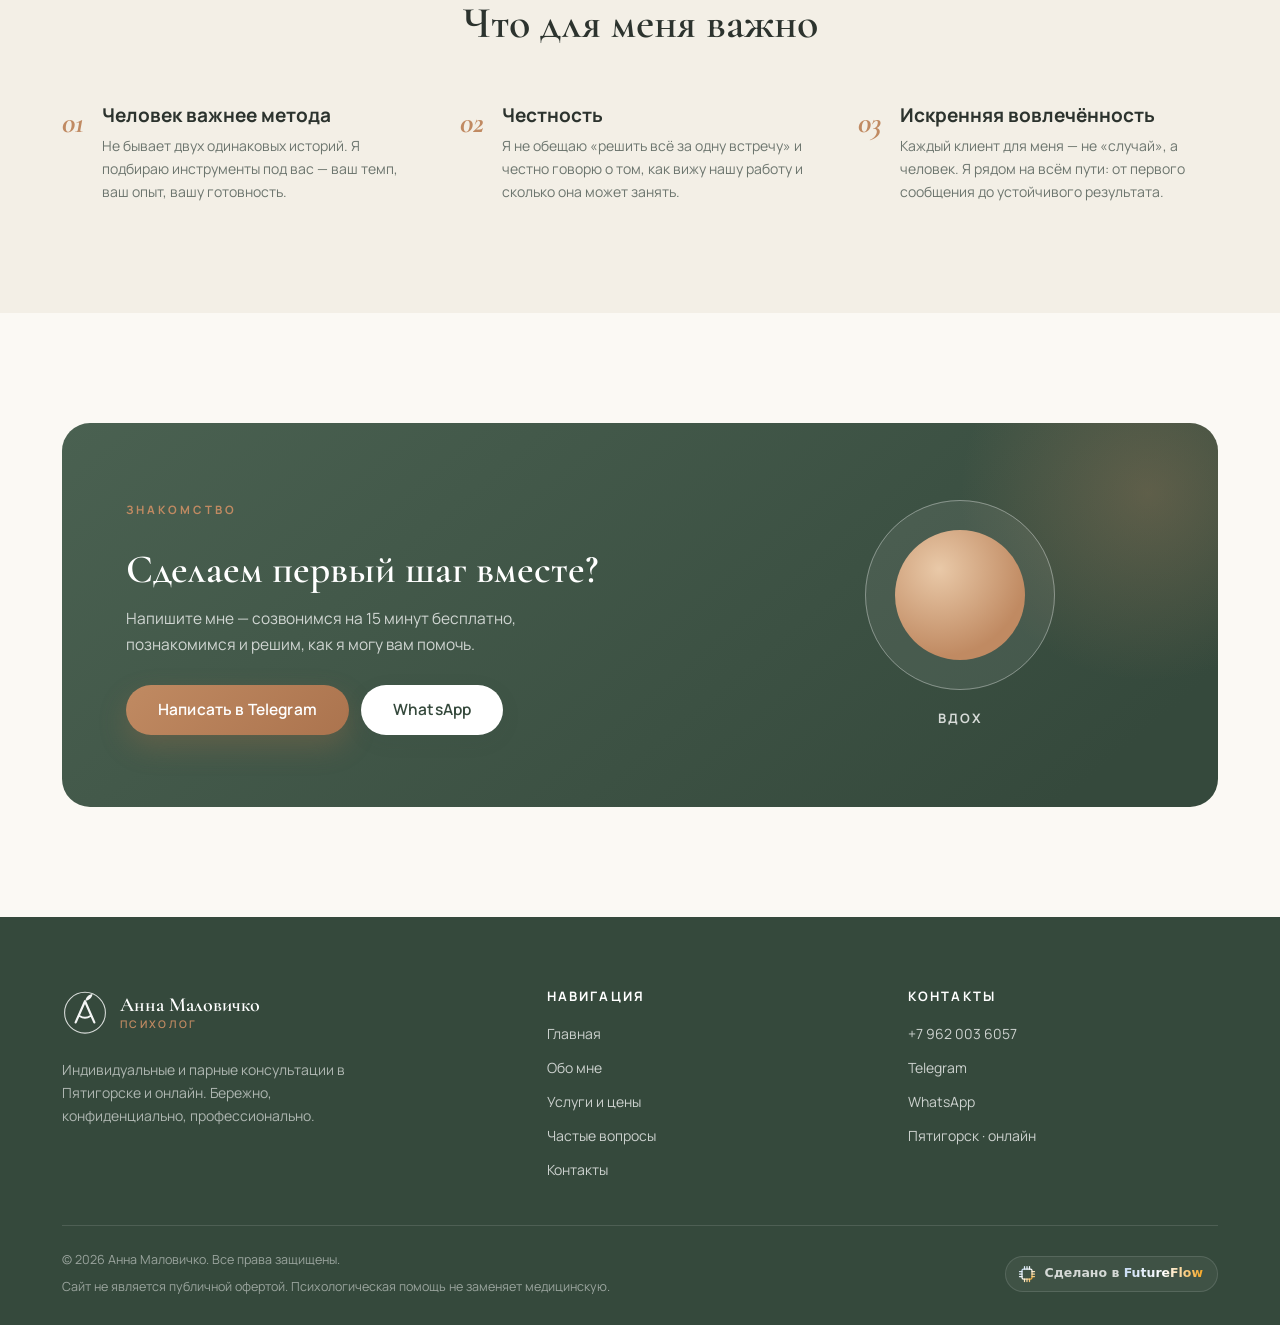
==== commit b72045db: "Revert "Студенческий режим сайта: личная страница без услуг и записи" This reverts commit 59a9b68425" ====
--- a/about.html
+++ b/about.html
@@ -4,8 +4,8 @@
   <meta charset="utf-8">
   <meta name="viewport" content="width=device-width, initial-scale=1, viewport-fit=cover">
   <meta name="theme-color" content="#35493C">
-  <title>Обо мне — Анна Маловичко</title>
-  <meta name="description" content="Анна Маловичко: мой путь в психологию, ценности и планы. Пятигорск.">
+  <title>Обо мне — Анна Маловичко, психолог</title>
+  <meta name="description" content="Психолог Анна Маловичко: образование, подход, ценности. Индивидуальные и парные консультации в Пятигорске и онлайн.">
   <link rel="icon" href="assets/img/logo-mark.svg" type="image/svg+xml">
   <link rel="preconnect" href="https://fonts.googleapis.com">
   <link rel="preconnect" href="https://fonts.gstatic.com" crossorigin>
@@ -18,6 +18,10 @@
 <div class="topbar">
   <div class="container topbar__row">
     <div class="topbar__info">
+      <span class="topbar__item">
+        <svg viewBox="0 0 24 24" fill="none" stroke="currentColor" stroke-width="2" stroke-linecap="round" stroke-linejoin="round"><circle cx="12" cy="12" r="10"/><polyline points="12 6 12 12 16 14"/></svg>
+        <span data-cfg="hours">Пн–Сб 10:00–20:00</span>
+      </span>
       <span class="topbar__item">
         <svg viewBox="0 0 24 24" fill="none" stroke="currentColor" stroke-width="2" stroke-linecap="round" stroke-linejoin="round"><path d="M21 10c0 7-9 13-9 13S3 17 3 10a9 9 0 0 1 18 0z"/><circle cx="12" cy="10" r="3"/></svg>
         <span data-cfg="addressShort">Пятигорск · онлайн</span>
@@ -50,11 +54,12 @@
     <nav class="nav" aria-label="Основная навигация">
       <a class="nav__link" href="index.html">Главная</a>
       <a class="nav__link" href="about.html">Обо мне</a>
+      <a class="nav__link" href="services.html">Услуги и цены</a>
       <a class="nav__link" href="index.html#faq">Вопросы</a>
       <a class="nav__link" href="contacts.html">Контакты</a>
     </nav>
     <div class="header__cta">
-      <a class="btn btn--primary btn--sm" data-href="telegram" target="_blank" rel="noopener">Написать мне</a>
+      <a class="btn btn--primary btn--sm" data-href="telegram" target="_blank" rel="noopener">Записаться</a>
       <button class="burger" aria-label="Открыть меню" aria-expanded="false">
         <svg viewBox="0 0 24 24" fill="none" stroke="currentColor" stroke-width="2" stroke-linecap="round" stroke-linejoin="round"><line x1="3" y1="6" x2="21" y2="6"/><line x1="3" y1="12" x2="21" y2="12"/><line x1="3" y1="18" x2="21" y2="18"/></svg>
       </button>
@@ -69,6 +74,7 @@
   </button>
   <a class="mobile-menu__link" href="index.html">Главная <svg viewBox="0 0 24 24" fill="none" stroke="currentColor" stroke-width="2" stroke-linecap="round" stroke-linejoin="round"><polyline points="9 18 15 12 9 6"/></svg></a>
   <a class="mobile-menu__link" href="about.html">Обо мне <svg viewBox="0 0 24 24" fill="none" stroke="currentColor" stroke-width="2" stroke-linecap="round" stroke-linejoin="round"><polyline points="9 18 15 12 9 6"/></svg></a>
+  <a class="mobile-menu__link" href="services.html">Услуги и цены <svg viewBox="0 0 24 24" fill="none" stroke="currentColor" stroke-width="2" stroke-linecap="round" stroke-linejoin="round"><polyline points="9 18 15 12 9 6"/></svg></a>
   <a class="mobile-menu__link" href="index.html#faq">Вопросы <svg viewBox="0 0 24 24" fill="none" stroke="currentColor" stroke-width="2" stroke-linecap="round" stroke-linejoin="round"><polyline points="9 18 15 12 9 6"/></svg></a>
   <a class="mobile-menu__link" href="contacts.html">Контакты <svg viewBox="0 0 24 24" fill="none" stroke="currentColor" stroke-width="2" stroke-linecap="round" stroke-linejoin="round"><polyline points="9 18 15 12 9 6"/></svg></a>
   <div class="mobile-menu__actions">
@@ -86,7 +92,7 @@
       <span>Обо мне</span>
     </nav>
     <h1 class="page-hero__title">Здравствуйте, я Анна</h1>
-    <p class="page-hero__lead">Будущий психолог, которая верит: за любым «со мной что-то не так» скрывается человек, с которым всё в порядке, — просто ему сейчас трудно.</p>
+    <p class="page-hero__lead">Психолог, который верит: за любым «со мной что-то не так» скрывается человек, с которым всё в порядке, — просто ему сейчас трудно.</p>
   </div>
 </section>
 
@@ -99,17 +105,17 @@
       </div>
       <div class="about-preview__content reveal reveal--delay-1">
         <span class="section__eyebrow">Моя история</span>
-        <h2 class="section__title mt-0">Почему я выбрала психологию</h2>
-        <p>В психологию я пришла из искреннего интереса к людям — к тому, как мы устроены, почему нам бывает трудно и что помогает нам меняться. Сейчас этот интерес становится профессией: я завершаю профильное обучение и осознанно иду в практику — без спешки и коротких путей.</p>
-        <p style="margin-top: 14px;">Я верю, что изменения возможны в любом возрасте и из любой точки. Помогать людям проживать эти перемены — то, ради чего я учусь. А пока делюсь здесь тем, что уже знаю и люблю в психологии.</p>
+        <h2 class="section__title mt-0">Почему я стала психологом</h2>
+        <p>В психологию я пришла из искреннего интереса к людям — к тому, как мы устроены, почему нам бывает трудно и что помогает нам меняться. Со временем интерес стал профессией, а профессия — делом, которое я по-настоящему люблю.</p>
+        <p style="margin-top: 14px;">Я знаю по опыту своих клиентов: изменения возможны в любом возрасте и из любой точки. Иногда достаточно нескольких встреч, чтобы жизнь начала разворачиваться в свою сторону. Быть свидетелем этих перемен — самое ценное в моей работе.</p>
         <ul class="about-preview__list">
-          <li>Завершаю профильное психологическое образование</li>
-          <li>Верю в доказательные методы и бережность к человеку</li>
-          <li>Частную практику начну только после получения квалификации</li>
+          <li>Работаю с взрослыми: индивидуально и в паре</li>
+          <li>Интегративный подход: подбираю методы под человека, а не человека под метод</li>
+          <li>Постоянная супервизия и личная терапия — гигиена профессии</li>
         </ul>
         <a class="btn btn--primary" data-href="telegram" target="_blank" rel="noopener">
           <svg class="btn__icon" viewBox="0 0 24 24" fill="currentColor"><path d="M9.78 18.65l.28-4.23 7.68-6.92c.34-.31-.07-.46-.52-.19L7.74 13.3 3.64 12c-.88-.25-.89-.86.2-1.3l15.97-6.16c.73-.33 1.43.18 1.15 1.3l-2.72 12.81c-.19.91-.74 1.13-1.5.71L12.6 16.3l-1.99 1.93c-.23.23-.42.42-.83.42z"/></svg>
-          Написать мне
+          Познакомиться лично
         </a>
       </div>
     </div>
@@ -117,33 +123,40 @@
 </section>
 
 <!-- Образование -->
+<!-- ВНИМАНИЕ: данные ниже — ОБРАЗЕЦ для наполнения. Анна пришлёт реальные
+     дипломы и курсы — заменить годы, вузы и названия программ на настоящие. -->
 <section class="section section--soft">
   <div class="container">
     <div class="section__head reveal">
       <span class="section__eyebrow">Образование</span>
-      <h2 class="section__title">Путь в профессию</h2>
-      <p class="section__lead">Психолог учится всю жизнь — и я честно прохожу этот путь с самого начала.</p>
+      <h2 class="section__title">Путь в профессии</h2>
+      <p class="section__lead">Психолог учится всю жизнь — это часть профессии, и мне это по-настоящему нравится.</p>
     </div>
     <div class="edu-track reveal">
       <div class="edu-item">
+        <div class="edu-item__year">2014 — 2019</div>
+        <h3 class="edu-item__title">Высшее психологическое образование</h3>
+        <p class="edu-item__text">Специальность «Психология». Фундаментальная подготовка: общая, возрастная и клиническая психология, психодиагностика.</p>
+      </div>
+      <div class="edu-item">
+        <div class="edu-item__year">2020</div>
+        <h3 class="edu-item__title">Когнитивно-поведенческая терапия (КПТ)</h3>
+        <p class="edu-item__text">Программа профессиональной переподготовки: доказательный подход к работе с тревогой, депрессивными состояниями и убеждениями.</p>
+      </div>
+      <div class="edu-item">
+        <div class="edu-item__year">2022</div>
+        <h3 class="edu-item__title">Психологическое консультирование пар</h3>
+        <p class="edu-item__text">Повышение квалификации: работа с конфликтами, кризисами и коммуникацией в паре.</p>
+      </div>
+      <div class="edu-item">
+        <div class="edu-item__year">2024</div>
+        <h3 class="edu-item__title">Работа с эмоциональным выгоранием и стрессом</h3>
+        <p class="edu-item__text">Специализированный курс: профилактика и восстановление, техники саморегуляции.</p>
+      </div>
+      <div class="edu-item">
         <div class="edu-item__year">Сейчас</div>
-        <h3 class="edu-item__title">Профильное обучение по психологии</h3>
-        <p class="edu-item__text">Фундаментальная подготовка: общая и возрастная психология, основы консультирования, этика профессии.</p>
-      </div>
-      <div class="edu-item">
-        <div class="edu-item__year">Параллельно</div>
-        <h3 class="edu-item__title">Учебная практика</h3>
-        <p class="edu-item__text">Практика в рамках обучения — под руководством преподавателей и опытных специалистов.</p>
-      </div>
-      <div class="edu-item">
-        <div class="edu-item__year">Впереди</div>
-        <h3 class="edu-item__title">Диплом и супервизия</h3>
-        <p class="edu-item__text">После выпуска — право на частную практику и работа под супервизией, как принято в профессии.</p>
-      </div>
-      <div class="edu-item">
-        <div class="edu-item__year">Затем</div>
-        <h3 class="edu-item__title">Частная практика</h3>
-        <p class="edu-item__text">Индивидуальные консультации — очно в Пятигорске и онлайн. Запись откроется на этом сайте.</p>
+        <h3 class="edu-item__title">Супервизия и личная терапия</h3>
+        <p class="edu-item__text">Регулярная супервизия у опытных коллег и собственная терапия — стандарт качества, который я считаю обязательным.</p>
       </div>
     </div>
   </div>
@@ -155,7 +168,7 @@
     <div class="section__head reveal">
       <span class="section__eyebrow">Документы</span>
       <h2 class="section__title">Дипломы и сертификаты</h2>
-      <p class="section__lead">Появятся здесь сразу после выпуска — мне важно, чтобы всё было честно и по-настоящему.</p>
+      <p class="section__lead">Фотографии документов скоро появятся здесь. Оригиналы всегда можно посмотреть в кабинете.</p>
     </div>
     <!-- Плейсхолдеры: когда Анна пришлёт сканы, положите их в assets/img/diplomas/
          и замените карточки на <div class="diploma-card"><img src="..." alt="..."></div> -->
@@ -163,17 +176,17 @@
       <div class="diploma-card">
         <svg viewBox="0 0 24 24" fill="none" stroke="currentColor" stroke-width="1.6" stroke-linecap="round" stroke-linejoin="round"><path d="M22 10v6M2 10l10-5 10 5-10 5z"/><path d="M6 12v5c3 3 9 3 12 0v-5"/></svg>
         <strong>Диплом о высшем образовании</strong>
-        <span>появится после выпуска</span>
+        <span>специальность «Психология»</span>
       </div>
       <div class="diploma-card">
         <svg viewBox="0 0 24 24" fill="none" stroke="currentColor" stroke-width="1.6" stroke-linecap="round" stroke-linejoin="round"><circle cx="12" cy="8" r="6"/><path d="M8.21 13.89 7 22l5-3 5 3-1.21-8.11"/></svg>
-        <strong>Сертификаты о повышении квалификации</strong>
-        <span>появятся по мере обучения</span>
+        <strong>Сертификат КПТ</strong>
+        <span>когнитивно-поведенческая терапия</span>
       </div>
       <div class="diploma-card">
         <svg viewBox="0 0 24 24" fill="none" stroke="currentColor" stroke-width="1.6" stroke-linecap="round" stroke-linejoin="round"><path d="M14 2H6a2 2 0 0 0-2 2v16a2 2 0 0 0 2 2h12a2 2 0 0 0 2-2V8z"/><polyline points="14 2 14 8 20 8"/><line x1="16" y1="13" x2="8" y2="13"/><line x1="16" y1="17" x2="8" y2="17"/></svg>
-        <strong>Документы о специализациях</strong>
-        <span>появятся по мере обучения</span>
+        <strong>Удостоверения о повышении квалификации</strong>
+        <span>консультирование пар, работа со стрессом</span>
       </div>
     </div>
   </div>
@@ -191,21 +204,21 @@
         <div class="why-item__num">01</div>
         <div>
           <h3 class="why-item__title">Человек важнее метода</h3>
-          <p class="why-item__text">Не бывает двух одинаковых историй — и не бывает универсальных советов. В этом я вижу главный смысл профессии.</p>
+          <p class="why-item__text">Не бывает двух одинаковых историй. Я подбираю инструменты под вас — ваш темп, ваш опыт, вашу готовность.</p>
         </div>
       </div>
       <div class="why-item reveal reveal--delay-1">
         <div class="why-item__num">02</div>
         <div>
           <h3 class="why-item__title">Честность</h3>
-          <p class="why-item__text">Я не обещаю того, чего пока не имею права делать, — и говорю о своём пути открыто. Доверие начинается с честности.</p>
+          <p class="why-item__text">Я не обещаю «решить всё за одну встречу» и честно говорю о том, как вижу нашу работу и сколько она может занять.</p>
         </div>
       </div>
       <div class="why-item reveal reveal--delay-2">
         <div class="why-item__num">03</div>
         <div>
           <h3 class="why-item__title">Искренняя вовлечённость</h3>
-          <p class="why-item__text">Каждый человек для меня — не «случай», а история. Так я училась смотреть на людей — и так буду работать.</p>
+          <p class="why-item__text">Каждый клиент для меня — не «случай», а человек. Я рядом на всём пути: от первого сообщения до устойчивого результата.</p>
         </div>
       </div>
     </div>
@@ -218,8 +231,8 @@
     <div class="cta-banner reveal">
       <div>
         <span class="section__eyebrow section__eyebrow--light">Знакомство</span>
-        <h2>Будем знакомы</h2>
-        <p>Напишите мне пару слов — буду рада знакомству и расскажу, когда здесь откроется запись.</p>
+        <h2>Сделаем первый шаг вместе?</h2>
+        <p>Напишите мне — созвонимся на 15 минут бесплатно, познакомимся и решим, как я могу вам помочь.</p>
         <div class="cta-banner__actions">
           <a class="btn btn--accent btn--lg" data-href="telegram" target="_blank" rel="noopener">Написать в Telegram</a>
           <a class="btn btn--light btn--lg" data-href="whatsapp" target="_blank" rel="noopener">WhatsApp</a>
@@ -245,13 +258,14 @@
             <span class="brand__title" data-cfg="psychologist.title">Психолог</span>
           </span>
         </a>
-        <p>Психология и бережное отношение к себе. Личная страница — скоро здесь появится больше.</p>
+        <p>Индивидуальные и парные консультации в Пятигорске и онлайн. Бережно, конфиденциально, профессионально.</p>
       </div>
       <div class="footer__col">
         <h4>Навигация</h4>
         <ul class="footer__list">
           <li><a href="index.html">Главная</a></li>
           <li><a href="about.html">Обо мне</a></li>
+          <li><a href="services.html">Услуги и цены</a></li>
           <li><a href="index.html#faq">Частые вопросы</a></li>
           <li><a href="contacts.html">Контакты</a></li>
         </ul>
@@ -269,7 +283,7 @@
     <div class="footer__bottom">
       <div>
         <div>© <span data-year>2026</span> Анна Маловичко. Все права защищены.</div>
-        <div style="margin-top:6px;">Сайт носит информационный характер: психологические услуги и консультации не предоставляются.</div>
+        <div style="margin-top:6px;">Сайт не является публичной офертой. Психологическая помощь не заменяет медицинскую.</div>
       </div>
       <a href="https://futureflow.ru" target="_blank" rel="noopener" aria-label="Сделано в FutureFlow"
          style="display:inline-flex;align-items:center;gap:8px;padding:7px 14px 7px 11px;border-radius:100px;background:rgba(255,255,255,.05);border:1px solid rgba(255,255,255,.12);color:rgba(255,255,255,.78);text-decoration:none;font:600 12.5px/1 system-ui,-apple-system,'Segoe UI',Roboto,Arial,sans-serif">
@@ -309,7 +323,7 @@
 <!-- Sticky CTA (mobile) -->
 <div class="sticky-cta">
   <a class="btn btn--ghost" data-href="whatsapp" target="_blank" rel="noopener">WhatsApp</a>
-  <a class="btn btn--primary" data-href="telegram" target="_blank" rel="noopener">Написать мне</a>
+  <a class="btn btn--primary" data-href="telegram" target="_blank" rel="noopener">Записаться</a>
 </div>
 
 <script src="assets/js/config.js"></script>
